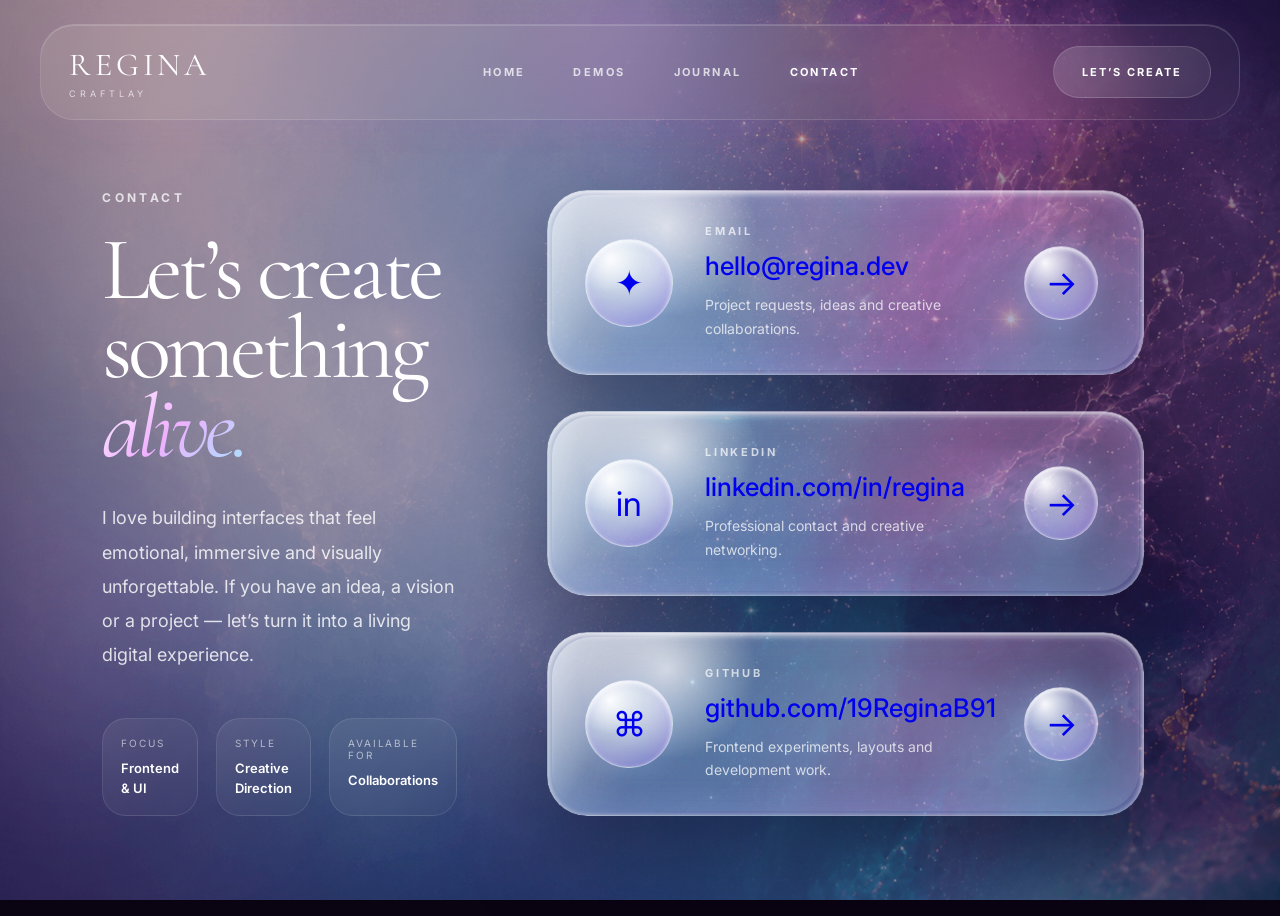
==== contact.html @ 781603e7 "Build Violet Contact page and start Home section refinements" ====
<!doctype html>
<html lang="en">
<head>
  <meta charset="UTF-8" />
  <meta name="viewport" content="width=device-width, initial-scale=1.0" />

  <title>Contact — Regina CraftLay</title>

  <link rel="preconnect" href="https://fonts.googleapis.com">
  <link rel="preconnect" href="https://fonts.gstatic.com" crossorigin>

  <link
    href="https://fonts.googleapis.com/css2?family=Cormorant+Garamond:wght@300;400;500;600&family=Inter:wght@300;400;500;600;700&display=swap"
    rel="stylesheet"
  />

  <link rel="stylesheet" href="styles/contact.css" />
</head>

<body>

  <!-- BACKGROUND -->

  <div class="background-wrap">

    <img
      src="assets/media/contact-bg.png"
      alt=""
      class="bg-image"
    />

    <div class="bg-overlay"></div>

    <div class="ambient ambient-one"></div>
    <div class="ambient ambient-two"></div>
    <div class="ambient ambient-three"></div>

  </div>

  <!-- HEADER -->

  <header class="site-header">

    <a href="index.html" class="brand">
      REGINA
      <span>CRAFTLAY</span>
    </a>

    <nav class="main-nav">

      <a href="index.html">
        Home
      </a>

      <a href="demos.html">
        Demos
      </a>

      <a href="journal.html">
        Journal
      </a>

      <a href="contact.html" class="active">
        Contact
      </a>

    </nav>

    <a href="mailto:hello@regina.dev" class="header-button">
      Let’s create
    </a>

  </header>

  <!-- CONTACT -->

  <main class="contact-page">

    <!-- LEFT -->

    <section class="contact-copy">

      <p class="eyebrow">
        CONTACT
      </p>

      <h1>
        Let’s create
        <br />
        something
        <em>alive.</em>
      </h1>

      <p class="contact-text">
        I love building interfaces that feel emotional,
        immersive and visually unforgettable.
        If you have an idea, a vision or a project —
        let’s turn it into a living digital experience.
      </p>

      <div class="contact-meta">

        <div class="meta-card">
          <span>Focus</span>
          <strong>Frontend & UI</strong>
        </div>

        <div class="meta-card">
          <span>Style</span>
          <strong>Creative Direction</strong>
        </div>

        <div class="meta-card">
          <span>Available for</span>
          <strong>Collaborations</strong>
        </div>

      </div>

    </section>

    <!-- RIGHT -->

    <section class="contact-cards">

      <!-- EMAIL -->

      <a href="mailto:hello@regina.dev" class="crystal-card">

        <div class="glass-base"></div>

        <div class="glass-highlight"></div>

        <div class="glass-reflection"></div>

        <div class="glass-noise"></div>

        <div class="glass-inner-light"></div>

        <div class="card-content">

          <div class="card-icon">
            ✦
          </div>

          <div class="card-info">

            <span>Email</span>

            <h3>
              hello@regina.dev
            </h3>

            <p>
              Project requests, ideas and creative collaborations.
            </p>

          </div>

          <div class="card-arrow">
            →
          </div>

        </div>

      </a>

      <!-- LINKEDIN -->

      <a href="#" class="crystal-card">

        <div class="glass-base"></div>

        <div class="glass-highlight"></div>

        <div class="glass-reflection"></div>

        <div class="glass-noise"></div>

        <div class="glass-inner-light"></div>

        <div class="card-content">

          <div class="card-icon">
            in
          </div>

          <div class="card-info">

            <span>LinkedIn</span>

            <h3>
              linkedin.com/in/regina
            </h3>

            <p>
              Professional contact and creative networking.
            </p>

          </div>

          <div class="card-arrow">
            →
          </div>

        </div>

      </a>

      <!-- GITHUB -->

      <a
        href="https://github.com/19ReginaB91"
        target="_blank"
        class="crystal-card"
      >

        <div class="glass-base"></div>

        <div class="glass-highlight"></div>

        <div class="glass-reflection"></div>

        <div class="glass-noise"></div>

        <div class="glass-inner-light"></div>

        <div class="card-content">

          <div class="card-icon">
            ⌘
          </div>

          <div class="card-info">

            <span>GitHub</span>

            <h3>
              github.com/19ReginaB91
            </h3>

            <p>
              Frontend experiments, layouts and development work.
            </p>

          </div>

          <div class="card-arrow">
            →
          </div>

        </div>

      </a>

    </section>

  </main>

  <script src="scripts/contact.js"></script>

</body>
</html>
---- styles/contact.css ----
:root {
  --white: #ffffff;
  --soft-white: rgba(255,255,255,0.78);

  --violet: #d9a6ff;
  --pink: #ffb4f3;
  --cyan: #9fe8ff;

  --line: rgba(255,255,255,0.14);

  --shadow:
    0 40px 90px rgba(10, 5, 30, 0.45);

  --glass:
    rgba(255,255,255,0.08);
}

* {
  margin: 0;
  padding: 0;
  box-sizing: border-box;
}

html {
  scroll-behavior: smooth;
}

body {
  overflow-x: hidden;
  font-family: "Inter", sans-serif;
  background: #090312;
  color: white;
}

/* =========================
   BACKGROUND
========================= */

.background-wrap {
  position: fixed;
  inset: 0;
  overflow: hidden;
  z-index: -10;
}

.bg-image {
  position: absolute;
  inset: 0;

  width: 100%;
  height: 100%;

  object-fit: cover;

  transform: scale(1.08);

  animation: bgFloat 24s ease-in-out infinite;
}

.bg-overlay {
  position: absolute;
  inset: 0;

  background:
    linear-gradient(
      90deg,
      rgba(10, 6, 25, 0.42),
      rgba(15, 10, 35, 0.22),
      rgba(10, 6, 30, 0.58)
    );
}

.ambient {
  position: absolute;
  border-radius: 50%;
  filter: blur(90px);
  pointer-events: none;
}

.ambient-one {
  width: 420px;
  height: 420px;

  top: 10%;
  right: -100px;

  background:
    rgba(255, 180, 245, 0.12);
}

.ambient-two {
  width: 520px;
  height: 520px;

  bottom: -180px;
  right: 12%;

  background:
    rgba(110, 225, 255, 0.12);
}

.ambient-three {
  width: 320px;
  height: 320px;

  left: -100px;
  bottom: 10%;

  background:
    rgba(200, 150, 255, 0.12);
}

/* =========================
   HEADER
========================= */

.site-header {
  position: fixed;

  top: 24px;
  left: 50%;

  transform: translateX(-50%);

  z-index: 1000;

  width: calc(100% - 80px);
  max-width: 1500px;

  display: grid;
  grid-template-columns: 220px 1fr auto;

  align-items: center;
  gap: 40px;

  padding: 20px 28px;

  border-radius: 34px;

  background:
    linear-gradient(
      135deg,
      rgba(255,255,255,0.08),
      rgba(255,255,255,0.03)
    );

  border:
    1px solid rgba(255,255,255,0.12);

  backdrop-filter: blur(30px);
  -webkit-backdrop-filter: blur(30px);

  box-shadow:
    inset 0 1px 0 rgba(255,255,255,0.16),
    0 0 40px rgba(180,120,255,0.08);
}

.brand {
  display: flex;
  flex-direction: column;

  gap: 4px;

  color: white;
  text-decoration: none;

  font-family: "Cormorant Garamond", serif;
  font-size: 32px;
  letter-spacing: 0.12em;
}

.brand span {
  font-family: "Inter", sans-serif;

  font-size: 9px;
  letter-spacing: 0.44em;

  opacity: 0.68;
}

.main-nav {
  display: flex;
  justify-content: center;
  gap: 48px;
}

.main-nav a {
  position: relative;

  color: rgba(255,255,255,0.74);
  text-decoration: none;

  font-size: 11px;
  font-weight: 700;

  letter-spacing: 0.22em;
  text-transform: uppercase;

  transition: 0.35s ease;
}

.main-nav a:hover,
.main-nav a.active {
  color: white;

  text-shadow:
    0 0 18px rgba(255,180,255,0.6),
    0 0 24px rgba(120,220,255,0.3);
}

.header-button {
  display: inline-flex;
  align-items: center;
  justify-content: center;

  height: 52px;
  padding: 0 28px;

  border-radius: 999px;

  color: white;
  text-decoration: none;

  font-size: 11px;
  font-weight: 700;

  letter-spacing: 0.18em;
  text-transform: uppercase;

  background:
    linear-gradient(
      135deg,
      rgba(255,255,255,0.14),
      rgba(255,255,255,0.05)
    );

  border:
    1px solid rgba(255,255,255,0.16);

  backdrop-filter: blur(24px);

  transition: 0.35s ease;
}

.header-button:hover {
  transform: translateY(-3px);

  box-shadow:
    0 0 30px rgba(255,180,245,0.22),
    0 0 26px rgba(120,220,255,0.14);
}

/* =========================
   CONTACT PAGE
========================= */

.contact-page {
  position: relative;

  min-height: 100vh;

  display: grid;
  grid-template-columns: 0.9fr 1.1fr;

  gap: 90px;

  align-items: center;

  padding:
    190px
    8vw
    100px;
}

/* =========================
   LEFT
========================= */

.contact-copy {
  position: relative;
  z-index: 5;
}

.eyebrow {
  margin-bottom: 26px;

  color: rgba(255,255,255,0.76);

  font-size: 12px;
  font-weight: 700;

  letter-spacing: 0.28em;
  text-transform: uppercase;
}

.contact-copy h1 {
  font-family: "Cormorant Garamond", serif;

  font-size: clamp(72px, 7vw, 126px);
  line-height: 0.88;
  font-weight: 400;

  letter-spacing: -0.05em;

  margin-bottom: 34px;

  text-shadow:
    0 0 40px rgba(255,255,255,0.08);
}

.contact-copy h1 em {
  font-style: italic;

  background:
    linear-gradient(
      135deg,
      #ffffff,
      #f0b0ff,
      #9ee8ff
    );

  -webkit-background-clip: text;
  -webkit-text-fill-color: transparent;
}

.contact-text {
  max-width: 520px;

  color: rgba(255,255,255,0.82);

  font-size: 18px;
  line-height: 1.9;
}

.contact-meta {
  display: grid;
  grid-template-columns: repeat(3, 1fr);

  gap: 18px;

  margin-top: 46px;
}

.meta-card {
  padding: 18px;

  border-radius: 24px;

  background:
    linear-gradient(
      135deg,
      rgba(255,255,255,0.08),
      rgba(255,255,255,0.02)
    );

  border:
    1px solid rgba(255,255,255,0.1);

  backdrop-filter: blur(20px);
}

.meta-card span {
  display: block;

  margin-bottom: 8px;

  color: rgba(255,255,255,0.58);

  font-size: 10px;
  letter-spacing: 0.18em;
  text-transform: uppercase;
}

.meta-card strong {
  font-size: 13px;
  font-weight: 600;
}

/* =========================
   RIGHT
========================= */

.contact-cards {
  position: relative;
  z-index: 5;

  display: flex;
  flex-direction: column;
  gap: 36px;
}

/* =========================
   CRYSTAL CARD
========================= */

.crystal-card {
  position: relative;

  overflow: hidden;
  isolation: isolate;

  min-height: 180px;

  border-radius: 40px;

  text-decoration: none;

  transform-style: preserve-3d;

  transition:
    transform 0.5s ease,
    box-shadow 0.5s ease,
    filter 0.5s ease;

  box-shadow:
    0 40px 90px rgba(5, 0, 20, 0.42);
}

/* =========================
   GLASS LAYERS
========================= */

.glass-base {
  position: absolute;
  inset: 0;

  border-radius: inherit;

  background:
    linear-gradient(
      135deg,
      rgba(255,255,255,0.42),
      rgba(195,235,255,0.22) 28%,
      rgba(255,185,235,0.18) 56%,
      rgba(170,150,255,0.14)
    );

  border:
    1px solid rgba(255,255,255,0.34);

  backdrop-filter:
    blur(40px)
    saturate(1.8);

  -webkit-backdrop-filter:
    blur(40px)
    saturate(1.8);

  box-shadow:
    inset 0 2px 6px rgba(255,255,255,0.88),
    inset 0 -22px 40px rgba(120,160,255,0.14),
    inset 22px 0 42px rgba(120,230,255,0.1),
    inset -22px 0 42px rgba(255,160,240,0.14),
    0 0 36px rgba(255,170,245,0.12),
    0 0 32px rgba(120,230,255,0.08);
}

.glass-highlight {
  position: absolute;

  inset: 5px;

  border-radius: inherit;

  background:
    linear-gradient(
      125deg,
      rgba(255,255,255,0.92),
      transparent 18%,
      rgba(120,240,255,0.16) 42%,
      rgba(255,180,240,0.18) 62%,
      rgba(255,255,255,0.22)
    );

  opacity: 0.58;

  mix-blend-mode: screen;

  pointer-events: none;
}

.glass-reflection {
  position: absolute;

  top: -160%;
  left: -40%;

  width: 56%;
  height: 420%;

  background:
    linear-gradient(
      to right,
      transparent,
      rgba(255,255,255,0.78),
      transparent
    );

  transform: rotate(22deg);

  opacity: 0.42;

  pointer-events: none;

  transition: 1s ease;
}

.glass-noise {
  position: absolute;
  inset: 0;

  background:
    url("../assets/textures/pearl-noise.png");

  background-size: cover;

  opacity: 0.12;

  mix-blend-mode: screen;

  pointer-events: none;
}

.glass-inner-light {
  position: absolute;
  inset: 0;

  background:
    radial-gradient(
      circle at 20% 20%,
      rgba(255,255,255,0.7),
      transparent 18%
    ),
    radial-gradient(
      circle at 85% 75%,
      rgba(120,235,255,0.24),
      transparent 24%
    ),
    radial-gradient(
      circle at 60% 45%,
      rgba(255,170,240,0.16),
      transparent 54%
    );

  pointer-events: none;
}

/* =========================
   CONTENT
========================= */

.card-content {
  position: relative;
  z-index: 5;

  min-height: 180px;

  display: grid;
  grid-template-columns: 92px 1fr 82px;

  align-items: center;
  gap: 28px;

  padding: 34px 38px;
}

/* =========================
   ICONS
========================= */

.card-icon,
.card-arrow {
  display: grid;
  place-items: center;

  border-radius: 50%;

  background:
    radial-gradient(
      circle at 28% 22%,
      rgba(255,255,255,0.95),
      rgba(255,255,255,0.16) 38%,
      rgba(160,110,255,0.18)
    ),
    linear-gradient(
      135deg,
      rgba(170,235,255,0.18),
      rgba(255,170,240,0.14)
    );

  border:
    1px solid rgba(255,255,255,0.4);

  box-shadow:
    inset 0 2px 4px rgba(255,255,255,0.88),
    inset 0 -10px 20px rgba(120,90,255,0.14),
    0 0 24px rgba(120,230,255,0.14),
    0 0 34px rgba(255,170,245,0.12);

  backdrop-filter: blur(20px);
}

.card-icon {
  width: 88px;
  height: 88px;

  font-size: 34px;
}

.card-arrow {
  width: 74px;
  height: 74px;

  font-size: 34px;

  transition: 0.35s ease;
}

/* =========================
   INFO
========================= */

.card-info span {
  display: block;

  margin-bottom: 12px;

  color: rgba(255,255,255,0.7);

  font-size: 11px;
  font-weight: 700;

  letter-spacing: 0.24em;
  text-transform: uppercase;
}

.card-info h3 {
  font-size: clamp(24px, 2vw, 36px);
  font-weight: 500;

  margin-bottom: 12px;
}

.card-info p {
  max-width: 440px;

  color: rgba(255,255,255,0.74);

  font-size: 14px;
  line-height: 1.7;
}

/* =========================
   HOVER
========================= */

.crystal-card:hover {
  transform:
    translateY(-12px)
    scale(1.02);

  filter:
    brightness(1.06)
    saturate(1.18);

  box-shadow:
    0 50px 120px rgba(5, 0, 25, 0.52),
    0 0 40px rgba(255,170,245,0.14),
    0 0 36px rgba(120,230,255,0.1);
}

.crystal-card:hover .glass-reflection {
  left: 135%;
}

.crystal-card:hover .card-arrow {
  transform:
    translateX(8px)
    scale(1.08);
}

/* =========================
   ANIMATIONS
========================= */

@keyframes bgFloat {

  0%, 100% {
    transform:
      scale(1.08)
      translate3d(0,0,0);
  }

  50% {
    transform:
      scale(1.12)
      translate3d(-1%, 1%, 0);
  }
}

/* =========================
   RESPONSIVE
========================= */

@media (max-width: 1200px) {

  .contact-page {
    grid-template-columns: 1fr;
    gap: 80px;
  }

  .contact-copy {
    max-width: 760px;
  }

  .contact-meta {
    grid-template-columns: 1fr;
  }
}

@media (max-width: 860px) {

  .site-header {
    grid-template-columns: auto auto;
  }

  .main-nav {
    display: none;
  }

  .contact-page {
    padding:
      150px
      24px
      80px;
  }

  .contact-copy h1 {
    font-size: 64px;
  }

  .card-content {
    grid-template-columns: 1fr;

    gap: 24px;
  }

  .card-arrow {
    width: 58px;
    height: 58px;
  }

  .header-button {
    display: none;
  }
}
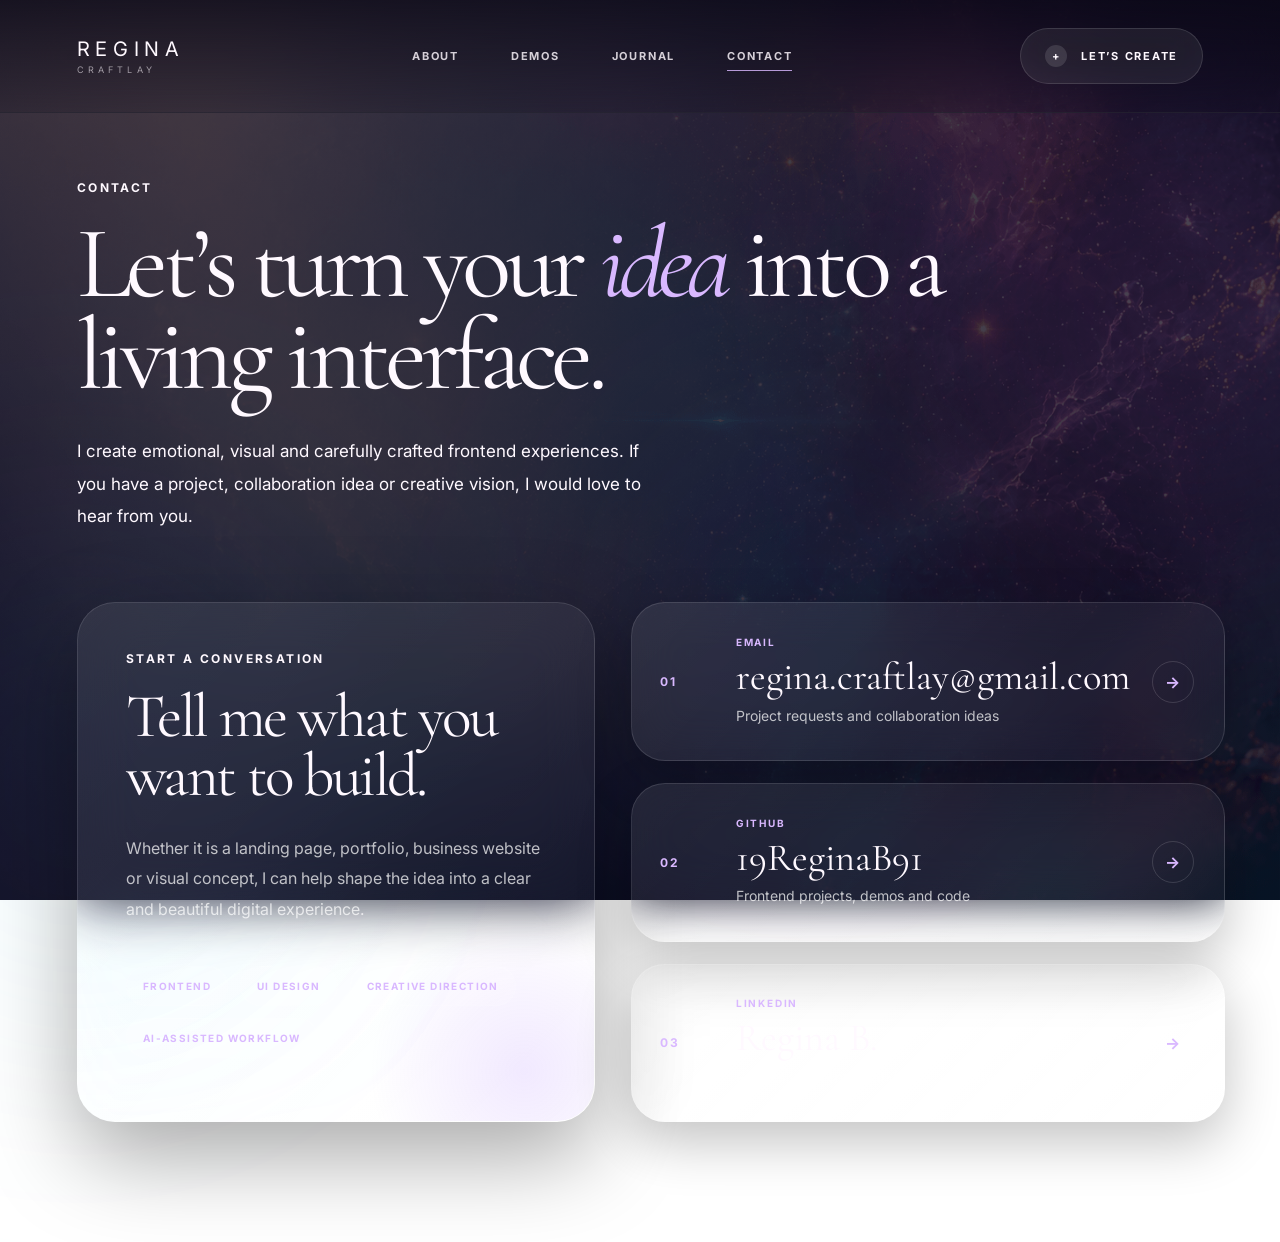
==== commit ff437b71: "Create cinematic journal experience, redesign contact page and improve demos interactions" ====
--- a/contact.html
+++ b/contact.html
@@ -4,10 +4,10 @@
   <meta charset="UTF-8" />
   <meta name="viewport" content="width=device-width, initial-scale=1.0" />
 
-  <title>Contact — Regina CraftLay</title>
+  <title>Contact | Regina CraftLay</title>
 
-  <link rel="preconnect" href="https://fonts.googleapis.com">
-  <link rel="preconnect" href="https://fonts.gstatic.com" crossorigin>
+  <link rel="preconnect" href="https://fonts.googleapis.com" />
+  <link rel="preconnect" href="https://fonts.gstatic.com" crossorigin />
 
   <link
     href="https://fonts.googleapis.com/css2?family=Cormorant+Garamond:wght@300;400;500;600&family=Inter:wght@300;400;500;600;700&display=swap"
@@ -18,246 +18,113 @@
 </head>
 
 <body>
-
-  <!-- BACKGROUND -->
-
-  <div class="background-wrap">
-
-    <img
-      src="assets/media/contact-bg.png"
-      alt=""
-      class="bg-image"
-    />
-
-    <div class="bg-overlay"></div>
-
+  <div class="page" id="top">
     <div class="ambient ambient-one"></div>
     <div class="ambient ambient-two"></div>
     <div class="ambient ambient-three"></div>
 
+    <header class="contact-header" data-header>
+      <a href="index.html" class="brand">
+        REGINA
+        <span>CRAFTLAY</span>
+      </a>
+
+      <nav class="main-nav">
+        <a href="index.html#about">About</a>
+        <a href="demos.html">Demos</a>
+        <a href="journal.html">Journal</a>
+        <a href="contact.html" class="active">Contact</a>
+      </nav>
+
+      <a href="mailto:regina.craftlay@gmail.com" class="header-button">
+        <span>+</span>
+        Let’s create
+      </a>
+    </header>
+
+    <main class="contact-page">
+      <section class="contact-hero reveal">
+        <p class="eyebrow">Contact</p>
+
+        <h1>
+          Let’s turn your
+          <em>idea</em>
+          into a living
+          interface.
+        </h1>
+
+        <p class="contact-intro">
+          I create emotional, visual and carefully crafted frontend experiences.
+          If you have a project, collaboration idea or creative vision, I would love to hear from you.
+        </p>
+      </section>
+
+      <section class="contact-layout">
+        <article class="contact-panel reveal">
+          <p class="panel-label">Start a conversation</p>
+
+          <h2>
+            Tell me what you want to build.
+          </h2>
+
+          <p>
+            Whether it is a landing page, portfolio, business website or visual concept,
+            I can help shape the idea into a clear and beautiful digital experience.
+          </p>
+
+          <div class="contact-tags">
+            <span>Frontend</span>
+            <span>UI Design</span>
+            <span>Creative Direction</span>
+            <span>AI-assisted workflow</span>
+          </div>
+        </article>
+
+        <section class="contact-cards reveal">
+          <a href="mailto:regina.craftlay@gmail.com" class="contact-card">
+            <span class="card-number">01</span>
+
+            <div>
+              <p>Email</p>
+              <h3>regina.craftlay@gmail.com</h3>
+              <span>Project requests and collaboration ideas</span>
+            </div>
+
+            <b>→</b>
+          </a>
+
+          <a href="https://github.com/19ReginaB91" target="_blank" class="contact-card">
+            <span class="card-number">02</span>
+
+            <div>
+              <p>GitHub</p>
+              <h3>19ReginaB91</h3>
+              <span>Frontend projects, demos and code</span>
+            </div>
+
+            <b>→</b>
+          </a>
+
+         <a
+  href="https://www.linkedin.com/in/regina-bolotnikova"
+  target="_blank"
+  class="contact-card"
+>
+  <span class="card-number">03</span>
+
+  <div>
+    <p>LinkedIn</p>
+    <h3>Regina B.</h3>
+    <span>Professional contact and creative networking</span>
   </div>
 
-  <!-- HEADER -->
-
-  <header class="site-header">
-
-    <a href="index.html" class="brand">
-      REGINA
-      <span>CRAFTLAY</span>
-    </a>
-
-    <nav class="main-nav">
-
-      <a href="index.html">
-        Home
-      </a>
-
-      <a href="demos.html">
-        Demos
-      </a>
-
-      <a href="journal.html">
-        Journal
-      </a>
-
-      <a href="contact.html" class="active">
-        Contact
-      </a>
-
-    </nav>
-
-    <a href="mailto:hello@regina.dev" class="header-button">
-      Let’s create
-    </a>
-
-  </header>
-
-  <!-- CONTACT -->
-
-  <main class="contact-page">
-
-    <!-- LEFT -->
-
-    <section class="contact-copy">
-
-      <p class="eyebrow">
-        CONTACT
-      </p>
-
-      <h1>
-        Let’s create
-        <br />
-        something
-        <em>alive.</em>
-      </h1>
-
-      <p class="contact-text">
-        I love building interfaces that feel emotional,
-        immersive and visually unforgettable.
-        If you have an idea, a vision or a project —
-        let’s turn it into a living digital experience.
-      </p>
-
-      <div class="contact-meta">
-
-        <div class="meta-card">
-          <span>Focus</span>
-          <strong>Frontend & UI</strong>
-        </div>
-
-        <div class="meta-card">
-          <span>Style</span>
-          <strong>Creative Direction</strong>
-        </div>
-
-        <div class="meta-card">
-          <span>Available for</span>
-          <strong>Collaborations</strong>
-        </div>
-
-      </div>
-
-    </section>
-
-    <!-- RIGHT -->
-
-    <section class="contact-cards">
-
-      <!-- EMAIL -->
-
-      <a href="mailto:hello@regina.dev" class="crystal-card">
-
-        <div class="glass-base"></div>
-
-        <div class="glass-highlight"></div>
-
-        <div class="glass-reflection"></div>
-
-        <div class="glass-noise"></div>
-
-        <div class="glass-inner-light"></div>
-
-        <div class="card-content">
-
-          <div class="card-icon">
-            ✦
-          </div>
-
-          <div class="card-info">
-
-            <span>Email</span>
-
-            <h3>
-              hello@regina.dev
-            </h3>
-
-            <p>
-              Project requests, ideas and creative collaborations.
-            </p>
-
-          </div>
-
-          <div class="card-arrow">
-            →
-          </div>
-
-        </div>
-
-      </a>
-
-      <!-- LINKEDIN -->
-
-      <a href="#" class="crystal-card">
-
-        <div class="glass-base"></div>
-
-        <div class="glass-highlight"></div>
-
-        <div class="glass-reflection"></div>
-
-        <div class="glass-noise"></div>
-
-        <div class="glass-inner-light"></div>
-
-        <div class="card-content">
-
-          <div class="card-icon">
-            in
-          </div>
-
-          <div class="card-info">
-
-            <span>LinkedIn</span>
-
-            <h3>
-              linkedin.com/in/regina
-            </h3>
-
-            <p>
-              Professional contact and creative networking.
-            </p>
-
-          </div>
-
-          <div class="card-arrow">
-            →
-          </div>
-
-        </div>
-
-      </a>
-
-      <!-- GITHUB -->
-
-      <a
-        href="https://github.com/19ReginaB91"
-        target="_blank"
-        class="crystal-card"
-      >
-
-        <div class="glass-base"></div>
-
-        <div class="glass-highlight"></div>
-
-        <div class="glass-reflection"></div>
-
-        <div class="glass-noise"></div>
-
-        <div class="glass-inner-light"></div>
-
-        <div class="card-content">
-
-          <div class="card-icon">
-            ⌘
-          </div>
-
-          <div class="card-info">
-
-            <span>GitHub</span>
-
-            <h3>
-              github.com/19ReginaB91
-            </h3>
-
-            <p>
-              Frontend experiments, layouts and development work.
-            </p>
-
-          </div>
-
-          <div class="card-arrow">
-            →
-          </div>
-
-        </div>
-
-      </a>
-
-    </section>
-
-  </main>
+  <b>→</b>
+</a>
+        </section>
+      </section>
+    </main>
+  </div>
 
   <script src="scripts/contact.js"></script>
-
 </body>
 </html>
--- a/styles/contact.css
+++ b/styles/contact.css
@@ -1,23 +1,25 @@
 :root {
+  --text: #fff9ff;
+
+  --muted: rgba(255, 249, 255, 0.72);
+
+  --violet: #d9b8ff;
+
+  --pink: #ffbdf1;
+
+  --blue: #a6e6ff;
+
   --white: #ffffff;
-  --soft-white: rgba(255,255,255,0.78);
-
-  --violet: #d9a6ff;
-  --pink: #ffb4f3;
-  --cyan: #9fe8ff;
-
-  --line: rgba(255,255,255,0.14);
+
+  --glass: rgba(255, 255, 255, 0.08);
+
+  --line: rgba(255, 255, 255, 0.16);
 
   --shadow:
-    0 40px 90px rgba(10, 5, 30, 0.45);
-
-  --glass:
-    rgba(255,255,255,0.08);
+    0 34px 90px rgba(0, 0, 0, 0.34);
 }
 
 * {
-  margin: 0;
-  padding: 0;
   box-sizing: border-box;
 }
 
@@ -26,116 +28,351 @@
 }
 
 body {
+  margin: 0;
+
   overflow-x: hidden;
+
+  color: var(--text);
+
   font-family: "Inter", sans-serif;
-  background: #090312;
-  color: white;
-}
-
-/* =========================
-   BACKGROUND
-========================= */
-
-.background-wrap {
+
+  background:
+    linear-gradient(
+      rgba(6, 4, 16, 0.76),
+      rgba(6, 4, 16, 0.82)
+    ),
+
+    url("../assets/media/contact-bg.png");
+
+  background-size: cover;
+
+  background-position: center;
+
+  background-repeat: no-repeat;
+
+  background-attachment: fixed;
+}
+
+a {
+  color: inherit;
+  text-decoration: none;
+}
+
+.page {
+  position: relative;
+
+  min-height: 100vh;
+
+  overflow: hidden;
+}
+
+/* AMBIENT */
+
+.ambient {
   position: fixed;
-  inset: 0;
-  overflow: hidden;
-  z-index: -10;
-}
-
-.bg-image {
-  position: absolute;
-  inset: 0;
-
-  width: 100%;
-  height: 100%;
-
-  object-fit: cover;
-
-  transform: scale(1.08);
-
-  animation: bgFloat 24s ease-in-out infinite;
-}
-
-.bg-overlay {
-  position: absolute;
-  inset: 0;
-
-  background:
-    linear-gradient(
-      90deg,
-      rgba(10, 6, 25, 0.42),
-      rgba(15, 10, 35, 0.22),
-      rgba(10, 6, 30, 0.58)
-    );
-}
-
-.ambient {
-  position: absolute;
+
   border-radius: 50%;
-  filter: blur(90px);
+
+  filter: blur(120px);
+
   pointer-events: none;
+
+  z-index: -1;
+
+  opacity: 0.35;
+
+  mix-blend-mode: screen;
 }
 
 .ambient-one {
   width: 420px;
   height: 420px;
 
-  top: 10%;
-  right: -100px;
-
-  background:
-    rgba(255, 180, 245, 0.12);
+  top: 12%;
+  right: -120px;
+
+  background:
+    rgba(220, 160, 255, 0.28);
 }
 
 .ambient-two {
   width: 520px;
   height: 520px;
 
-  bottom: -180px;
-  right: 12%;
-
-  background:
-    rgba(110, 225, 255, 0.12);
+  left: -180px;
+  bottom: -140px;
+
+  background:
+    rgba(120, 220, 255, 0.18);
 }
 
 .ambient-three {
-  width: 320px;
-  height: 320px;
-
-  left: -100px;
-  bottom: 10%;
-
-  background:
-    rgba(200, 150, 255, 0.12);
-}
-
-/* =========================
-   HEADER
-========================= */
-
-.site-header {
+  width: 360px;
+  height: 360px;
+
+  right: 22%;
+  bottom: 12%;
+
+  background:
+    rgba(255, 170, 240, 0.16);
+}
+
+/* HEADER */
+
+.contact-header {
   position: fixed;
 
-  top: 24px;
-  left: 50%;
-
-  transform: translateX(-50%);
+  inset: 0 0 auto;
 
   z-index: 1000;
 
-  width: calc(100% - 80px);
-  max-width: 1500px;
-
+  display: flex;
+
+  align-items: center;
+
+  justify-content: space-between;
+
+  padding: 28px 6vw;
+
+  background:
+    linear-gradient(
+      to bottom,
+      rgba(10, 8, 22, 0.72),
+      rgba(10, 8, 22, 0.18)
+    );
+
+  border-bottom:
+    1px solid rgba(255,255,255,0.08);
+
+  backdrop-filter: blur(28px);
+
+  transition: 0.35s ease;
+}
+
+.contact-header.is-scrolled {
+  padding-block: 20px;
+
+  background:
+    rgba(10, 8, 22, 0.82);
+
+  box-shadow:
+    0 18px 42px rgba(0,0,0,0.24);
+}
+
+.brand {
+  display: flex;
+
+  flex-direction: column;
+
+  gap: 3px;
+
+  font-size: 20px;
+
+  letter-spacing: 0.28em;
+}
+
+.brand span {
+  font-size: 9px;
+
+  letter-spacing: 0.46em;
+
+  opacity: 0.56;
+}
+
+.main-nav {
+  display: flex;
+
+  gap: 52px;
+}
+
+.main-nav a {
+  position: relative;
+
+  font-size: 11px;
+
+  font-weight: 700;
+
+  letter-spacing: 0.16em;
+
+  text-transform: uppercase;
+
+  opacity: 0.82;
+
+  transition: 0.35s ease;
+}
+
+.main-nav a:hover {
+  opacity: 1;
+}
+
+.main-nav a::after {
+  content: "";
+
+  position: absolute;
+
+  left: 0;
+
+  bottom: -8px;
+
+  width: 0;
+
+  height: 1px;
+
+  background: var(--violet);
+
+  transition: 0.35s ease;
+}
+
+.main-nav a:hover::after,
+.main-nav a.active::after {
+  width: 100%;
+}
+
+.header-button {
+  display: inline-flex;
+
+  align-items: center;
+
+  gap: 14px;
+
+  height: 56px;
+
+  padding: 0 24px;
+
+  border-radius: 999px;
+
+  background:
+    rgba(255,255,255,0.08);
+
+  border:
+    1px solid rgba(255,255,255,0.12);
+
+  backdrop-filter: blur(20px);
+
+  font-size: 11px;
+
+  font-weight: 700;
+
+  letter-spacing: 0.16em;
+
+  text-transform: uppercase;
+
+  transition: 0.35s ease;
+}
+
+.header-button:hover {
+  transform: translateY(-2px);
+
+  background:
+    rgba(255,255,255,0.12);
+}
+
+.header-button span {
   display: grid;
-  grid-template-columns: 220px 1fr auto;
-
-  align-items: center;
-  gap: 40px;
-
-  padding: 20px 28px;
-
-  border-radius: 34px;
+
+  place-items: center;
+
+  width: 22px;
+
+  height: 22px;
+
+  border-radius: 50%;
+
+  background:
+    rgba(255,255,255,0.12);
+}
+
+/* PAGE */
+
+.contact-page {
+  position: relative;
+
+  padding:
+    180px 6vw 120px;
+}
+
+/* HERO */
+
+.contact-hero {
+  width: min(980px, 100%);
+
+  margin-bottom: 70px;
+}
+
+.eyebrow,
+.panel-label {
+  margin: 0 0 22px;
+
+  color: var(--violet);
+
+  font-size: 12px;
+
+  font-weight: 700;
+
+  letter-spacing: 0.2em;
+
+  text-transform: uppercase;
+}
+
+.contact-hero h1 {
+  margin: 0;
+
+  font-family:
+    "Cormorant Garamond",
+    serif;
+
+  font-size:
+    clamp(68px, 8vw, 128px);
+
+  font-weight: 400;
+
+  line-height: 0.9;
+
+  letter-spacing: -0.055em;
+}
+
+.contact-hero h1 em {
+  color: var(--violet);
+
+  font-style: italic;
+}
+
+.contact-intro {
+  width: min(580px, 100%);
+
+  margin-top: 34px;
+
+  color: var(--muted);
+
+  font-size: 17px;
+
+  line-height: 1.9;
+}
+
+/* LAYOUT */
+
+.contact-layout {
+  display: grid;
+
+  grid-template-columns:
+    minmax(280px, 0.95fr)
+    minmax(360px, 1.05fr);
+
+  gap: 36px;
+
+  align-items: stretch;
+}
+
+/* PANEL */
+
+.contact-panel {
+  position: relative;
+
+  min-height: 520px;
+
+  padding: 48px;
+
+  border-radius: 38px;
 
   background:
     linear-gradient(
@@ -147,610 +384,352 @@
   border:
     1px solid rgba(255,255,255,0.12);
 
-  backdrop-filter: blur(30px);
-  -webkit-backdrop-filter: blur(30px);
-
-  box-shadow:
-    inset 0 1px 0 rgba(255,255,255,0.16),
-    0 0 40px rgba(180,120,255,0.08);
-}
-
-.brand {
+  backdrop-filter: blur(28px);
+
+  box-shadow: var(--shadow);
+
+  overflow: hidden;
+}
+
+.contact-panel::after {
+  content: "";
+
+  position: absolute;
+
+  right: -90px;
+
+  bottom: -110px;
+
+  width: 320px;
+
+  height: 320px;
+
+  border-radius: 50%;
+
+  background:
+    radial-gradient(
+      circle,
+      rgba(170,120,255,0.16),
+      transparent 68%
+    );
+}
+
+.contact-panel h2 {
+  position: relative;
+
+  z-index: 2;
+
+  margin: 0 0 28px;
+
+  font-family:
+    "Cormorant Garamond",
+    serif;
+
+  font-size:
+    clamp(46px, 4.8vw, 78px);
+
+  font-weight: 400;
+
+  line-height: 0.95;
+
+  letter-spacing: -0.04em;
+}
+
+.contact-panel > p:not(.panel-label) {
+  position: relative;
+
+  z-index: 2;
+
+  max-width: 520px;
+
+  color: var(--muted);
+
+  font-size: 16px;
+
+  line-height: 1.9;
+}
+
+/* TAGS */
+
+.contact-tags {
+  position: relative;
+
+  z-index: 2;
+
   display: flex;
-  flex-direction: column;
-
-  gap: 4px;
-
-  color: white;
-  text-decoration: none;
-
-  font-family: "Cormorant Garamond", serif;
-  font-size: 32px;
-  letter-spacing: 0.12em;
-}
-
-.brand span {
-  font-family: "Inter", sans-serif;
-
-  font-size: 9px;
-  letter-spacing: 0.44em;
-
-  opacity: 0.68;
-}
-
-.main-nav {
-  display: flex;
-  justify-content: center;
-  gap: 48px;
-}
-
-.main-nav a {
+
+  flex-wrap: wrap;
+
+  gap: 12px;
+
+  margin-top: 42px;
+}
+
+.contact-tags span {
+  padding: 13px 16px;
+
+  border-radius: 999px;
+
+  background:
+    rgba(255,255,255,0.08);
+
+  border:
+    1px solid rgba(255,255,255,0.12);
+
+  color: var(--violet);
+
+  font-size: 10px;
+
+  font-weight: 700;
+
+  letter-spacing: 0.14em;
+
+  text-transform: uppercase;
+}
+
+/* CARDS */
+
+.contact-cards {
+  display: grid;
+
+  gap: 22px;
+}
+
+.contact-card {
   position: relative;
 
-  color: rgba(255,255,255,0.74);
-  text-decoration: none;
-
-  font-size: 11px;
-  font-weight: 700;
-
-  letter-spacing: 0.22em;
-  text-transform: uppercase;
-
-  transition: 0.35s ease;
-}
-
-.main-nav a:hover,
-.main-nav a.active {
-  color: white;
-
-  text-shadow:
-    0 0 18px rgba(255,180,255,0.6),
-    0 0 24px rgba(120,220,255,0.3);
-}
-
-.header-button {
-  display: inline-flex;
+  display: grid;
+
+  grid-template-columns:
+    54px 1fr 44px;
+
   align-items: center;
-  justify-content: center;
-
-  height: 52px;
-  padding: 0 28px;
-
-  border-radius: 999px;
-
-  color: white;
-  text-decoration: none;
-
-  font-size: 11px;
-  font-weight: 700;
-
-  letter-spacing: 0.18em;
-  text-transform: uppercase;
+
+  gap: 22px;
+
+  min-height: 156px;
+
+  padding: 28px;
+
+  border-radius: 34px;
 
   background:
     linear-gradient(
       135deg,
-      rgba(255,255,255,0.14),
-      rgba(255,255,255,0.05)
+      rgba(255,255,255,0.09),
+      rgba(255,255,255,0.03)
     );
 
   border:
-    1px solid rgba(255,255,255,0.16);
+    1px solid rgba(255,255,255,0.12);
 
   backdrop-filter: blur(24px);
 
+  box-shadow:
+    0 20px 54px rgba(0,0,0,0.24);
+
+  transition:
+    transform .4s ease,
+    box-shadow .4s ease,
+    border-color .4s ease;
+}
+
+.contact-card:hover {
+  transform:
+    translateY(-8px);
+
+  border-color:
+    rgba(170,120,255,0.28);
+
+  box-shadow:
+    0 32px 80px rgba(0,0,0,0.34);
+}
+
+.card-number {
+  color: var(--violet);
+
+  font-size: 12px;
+
+  font-weight: 700;
+
+  letter-spacing: 0.18em;
+}
+
+.contact-card p {
+  margin: 0 0 10px;
+
+  color: var(--violet);
+
+  font-size: 10px;
+
+  font-weight: 700;
+
+  letter-spacing: 0.18em;
+
+  text-transform: uppercase;
+}
+
+.contact-card h3 {
+  margin: 0 0 8px;
+
+  font-family:
+    "Cormorant Garamond",
+    serif;
+
+  font-size:
+    clamp(28px, 3vw, 42px);
+
+  font-weight: 400;
+
+  line-height: 1;
+}
+
+.contact-card div span {
+  color: var(--muted);
+
+  font-size: 14px;
+
+  line-height: 1.6;
+}
+
+.contact-card b {
+  display: grid;
+
+  place-items: center;
+
+  width: 42px;
+
+  height: 42px;
+
+  border-radius: 50%;
+
+  border:
+    1px solid rgba(255,255,255,0.14);
+
+  color: var(--violet);
+
   transition: 0.35s ease;
 }
 
-.header-button:hover {
-  transform: translateY(-3px);
-
-  box-shadow:
-    0 0 30px rgba(255,180,245,0.22),
-    0 0 26px rgba(120,220,255,0.14);
-}
-
-/* =========================
-   CONTACT PAGE
-========================= */
-
-.contact-page {
-  position: relative;
-
-  min-height: 100vh;
-
-  display: grid;
-  grid-template-columns: 0.9fr 1.1fr;
-
-  gap: 90px;
-
-  align-items: center;
-
-  padding:
-    190px
-    8vw
-    100px;
-}
-
-/* =========================
-   LEFT
-========================= */
-
-.contact-copy {
-  position: relative;
-  z-index: 5;
-}
-
-.eyebrow {
-  margin-bottom: 26px;
-
-  color: rgba(255,255,255,0.76);
-
-  font-size: 12px;
-  font-weight: 700;
-
-  letter-spacing: 0.28em;
-  text-transform: uppercase;
-}
-
-.contact-copy h1 {
-  font-family: "Cormorant Garamond", serif;
-
-  font-size: clamp(72px, 7vw, 126px);
-  line-height: 0.88;
-  font-weight: 400;
-
-  letter-spacing: -0.05em;
-
-  margin-bottom: 34px;
-
-  text-shadow:
-    0 0 40px rgba(255,255,255,0.08);
-}
-
-.contact-copy h1 em {
-  font-style: italic;
-
-  background:
-    linear-gradient(
-      135deg,
-      #ffffff,
-      #f0b0ff,
-      #9ee8ff
-    );
-
-  -webkit-background-clip: text;
-  -webkit-text-fill-color: transparent;
-}
-
-.contact-text {
-  max-width: 520px;
-
-  color: rgba(255,255,255,0.82);
-
-  font-size: 18px;
-  line-height: 1.9;
-}
-
-.contact-meta {
-  display: grid;
-  grid-template-columns: repeat(3, 1fr);
-
-  gap: 18px;
-
-  margin-top: 46px;
-}
-
-.meta-card {
-  padding: 18px;
-
-  border-radius: 24px;
-
-  background:
-    linear-gradient(
-      135deg,
-      rgba(255,255,255,0.08),
-      rgba(255,255,255,0.02)
-    );
-
-  border:
-    1px solid rgba(255,255,255,0.1);
-
-  backdrop-filter: blur(20px);
-}
-
-.meta-card span {
-  display: block;
-
-  margin-bottom: 8px;
-
-  color: rgba(255,255,255,0.58);
-
-  font-size: 10px;
-  letter-spacing: 0.18em;
-  text-transform: uppercase;
-}
-
-.meta-card strong {
-  font-size: 13px;
-  font-weight: 600;
-}
-
-/* =========================
-   RIGHT
-========================= */
-
-.contact-cards {
-  position: relative;
-  z-index: 5;
-
-  display: flex;
-  flex-direction: column;
-  gap: 36px;
-}
-
-/* =========================
-   CRYSTAL CARD
-========================= */
-
-.crystal-card {
-  position: relative;
-
-  overflow: hidden;
-  isolation: isolate;
-
-  min-height: 180px;
-
-  border-radius: 40px;
-
-  text-decoration: none;
-
-  transform-style: preserve-3d;
+.contact-card:hover b {
+  transform:
+    translateX(4px);
+}
+
+/* REVEAL */
+
+.reveal {
+  opacity: 0;
+
+  transform:
+    translateY(44px);
 
   transition:
-    transform 0.5s ease,
-    box-shadow 0.5s ease,
-    filter 0.5s ease;
-
-  box-shadow:
-    0 40px 90px rgba(5, 0, 20, 0.42);
-}
-
-/* =========================
-   GLASS LAYERS
-========================= */
-
-.glass-base {
-  position: absolute;
-  inset: 0;
-
-  border-radius: inherit;
-
-  background:
-    linear-gradient(
-      135deg,
-      rgba(255,255,255,0.42),
-      rgba(195,235,255,0.22) 28%,
-      rgba(255,185,235,0.18) 56%,
-      rgba(170,150,255,0.14)
-    );
-
-  border:
-    1px solid rgba(255,255,255,0.34);
-
-  backdrop-filter:
-    blur(40px)
-    saturate(1.8);
-
-  -webkit-backdrop-filter:
-    blur(40px)
-    saturate(1.8);
-
-  box-shadow:
-    inset 0 2px 6px rgba(255,255,255,0.88),
-    inset 0 -22px 40px rgba(120,160,255,0.14),
-    inset 22px 0 42px rgba(120,230,255,0.1),
-    inset -22px 0 42px rgba(255,160,240,0.14),
-    0 0 36px rgba(255,170,245,0.12),
-    0 0 32px rgba(120,230,255,0.08);
-}
-
-.glass-highlight {
-  position: absolute;
-
-  inset: 5px;
-
-  border-radius: inherit;
-
-  background:
-    linear-gradient(
-      125deg,
-      rgba(255,255,255,0.92),
-      transparent 18%,
-      rgba(120,240,255,0.16) 42%,
-      rgba(255,180,240,0.18) 62%,
-      rgba(255,255,255,0.22)
-    );
-
-  opacity: 0.58;
-
-  mix-blend-mode: screen;
-
-  pointer-events: none;
-}
-
-.glass-reflection {
-  position: absolute;
-
-  top: -160%;
-  left: -40%;
-
-  width: 56%;
-  height: 420%;
-
-  background:
-    linear-gradient(
-      to right,
-      transparent,
-      rgba(255,255,255,0.78),
-      transparent
-    );
-
-  transform: rotate(22deg);
-
-  opacity: 0.42;
-
-  pointer-events: none;
-
-  transition: 1s ease;
-}
-
-.glass-noise {
-  position: absolute;
-  inset: 0;
-
-  background:
-    url("../assets/textures/pearl-noise.png");
-
-  background-size: cover;
-
-  opacity: 0.12;
-
-  mix-blend-mode: screen;
-
-  pointer-events: none;
-}
-
-.glass-inner-light {
-  position: absolute;
-  inset: 0;
-
-  background:
-    radial-gradient(
-      circle at 20% 20%,
-      rgba(255,255,255,0.7),
-      transparent 18%
-    ),
-    radial-gradient(
-      circle at 85% 75%,
-      rgba(120,235,255,0.24),
-      transparent 24%
-    ),
-    radial-gradient(
-      circle at 60% 45%,
-      rgba(255,170,240,0.16),
-      transparent 54%
-    );
-
-  pointer-events: none;
-}
-
-/* =========================
-   CONTENT
-========================= */
-
-.card-content {
-  position: relative;
-  z-index: 5;
-
-  min-height: 180px;
-
-  display: grid;
-  grid-template-columns: 92px 1fr 82px;
-
-  align-items: center;
-  gap: 28px;
-
-  padding: 34px 38px;
-}
-
-/* =========================
-   ICONS
-========================= */
-
-.card-icon,
-.card-arrow {
-  display: grid;
-  place-items: center;
-
-  border-radius: 50%;
-
-  background:
-    radial-gradient(
-      circle at 28% 22%,
-      rgba(255,255,255,0.95),
-      rgba(255,255,255,0.16) 38%,
-      rgba(160,110,255,0.18)
-    ),
-    linear-gradient(
-      135deg,
-      rgba(170,235,255,0.18),
-      rgba(255,170,240,0.14)
-    );
-
-  border:
-    1px solid rgba(255,255,255,0.4);
-
-  box-shadow:
-    inset 0 2px 4px rgba(255,255,255,0.88),
-    inset 0 -10px 20px rgba(120,90,255,0.14),
-    0 0 24px rgba(120,230,255,0.14),
-    0 0 34px rgba(255,170,245,0.12);
-
-  backdrop-filter: blur(20px);
-}
-
-.card-icon {
-  width: 88px;
-  height: 88px;
-
-  font-size: 34px;
-}
-
-.card-arrow {
-  width: 74px;
-  height: 74px;
-
-  font-size: 34px;
-
-  transition: 0.35s ease;
-}
-
-/* =========================
-   INFO
-========================= */
-
-.card-info span {
-  display: block;
-
-  margin-bottom: 12px;
-
-  color: rgba(255,255,255,0.7);
-
-  font-size: 11px;
-  font-weight: 700;
-
-  letter-spacing: 0.24em;
-  text-transform: uppercase;
-}
-
-.card-info h3 {
-  font-size: clamp(24px, 2vw, 36px);
-  font-weight: 500;
-
-  margin-bottom: 12px;
-}
-
-.card-info p {
-  max-width: 440px;
-
-  color: rgba(255,255,255,0.74);
-
-  font-size: 14px;
-  line-height: 1.7;
-}
-
-/* =========================
-   HOVER
-========================= */
-
-.crystal-card:hover {
+    opacity .9s ease,
+    transform .9s ease;
+}
+
+.reveal.is-visible {
+  opacity: 1;
+
   transform:
-    translateY(-12px)
-    scale(1.02);
-
-  filter:
-    brightness(1.06)
-    saturate(1.18);
-
-  box-shadow:
-    0 50px 120px rgba(5, 0, 25, 0.52),
-    0 0 40px rgba(255,170,245,0.14),
-    0 0 36px rgba(120,230,255,0.1);
-}
-
-.crystal-card:hover .glass-reflection {
-  left: 135%;
-}
-
-.crystal-card:hover .card-arrow {
-  transform:
-    translateX(8px)
-    scale(1.08);
-}
-
-/* =========================
-   ANIMATIONS
-========================= */
-
-@keyframes bgFloat {
-
-  0%, 100% {
-    transform:
-      scale(1.08)
-      translate3d(0,0,0);
-  }
-
-  50% {
-    transform:
-      scale(1.12)
-      translate3d(-1%, 1%, 0);
-  }
-}
-
-/* =========================
-   RESPONSIVE
-========================= */
-
-@media (max-width: 1200px) {
-
-  .contact-page {
-    grid-template-columns: 1fr;
-    gap: 80px;
-  }
-
-  .contact-copy {
-    max-width: 760px;
-  }
-
-  .contact-meta {
-    grid-template-columns: 1fr;
-  }
-}
-
-@media (max-width: 860px) {
-
-  .site-header {
-    grid-template-columns: auto auto;
-  }
+    translateY(0);
+}
+
+/* RESPONSIVE */
+
+@media (max-width: 980px) {
 
   .main-nav {
     display: none;
   }
 
+  .contact-layout {
+    grid-template-columns: 1fr;
+  }
+
+  .contact-panel {
+    min-height: auto;
+  }
+}
+
+@media (max-width: 680px) {
+
+  .contact-header {
+    padding: 22px;
+  }
+
+  .brand {
+    font-size: 17px;
+  }
+
+  .header-button {
+    display: none;
+  }
+
   .contact-page {
     padding:
-      150px
-      24px
-      80px;
-  }
-
-  .contact-copy h1 {
-    font-size: 64px;
-  }
-
-  .card-content {
+      140px 22px 90px;
+  }
+
+  .contact-hero {
+    margin-bottom: 46px;
+  }
+
+  .contact-hero h1 {
+    font-size:
+      clamp(56px, 15vw, 76px);
+  }
+
+  .contact-intro {
+    font-size: 15px;
+  }
+
+  .contact-panel {
+    padding: 32px;
+
+    border-radius: 30px;
+  }
+
+  .contact-card {
     grid-template-columns: 1fr;
 
-    gap: 24px;
-  }
-
-  .card-arrow {
-    width: 58px;
-    height: 58px;
-  }
-
-  .header-button {
-    display: none;
-  }
+    gap: 18px;
+
+    padding: 26px;
+  }
+
+  .contact-card b {
+    width: 38px;
+    height: 38px;
+  }
+}
+/* TEXT FIX */
+
+.contact-panel h2,
+.contact-panel p,
+.contact-intro,
+.contact-card h3,
+.contact-card div span,
+.contact-card p,
+.contact-hero h1,
+.contact-hero p,
+.panel-label,
+.eyebrow,
+.brand,
+.main-nav a {
+  color: #fff9ff;
+}
+
+.contact-card div span,
+.contact-intro,
+.contact-panel > p:not(.panel-label) {
+  color: rgba(255,255,255,0.72);
+}
+
+.card-number,
+.contact-card p,
+.eyebrow,
+.panel-label {
+  color: #d9b8ff;
 }
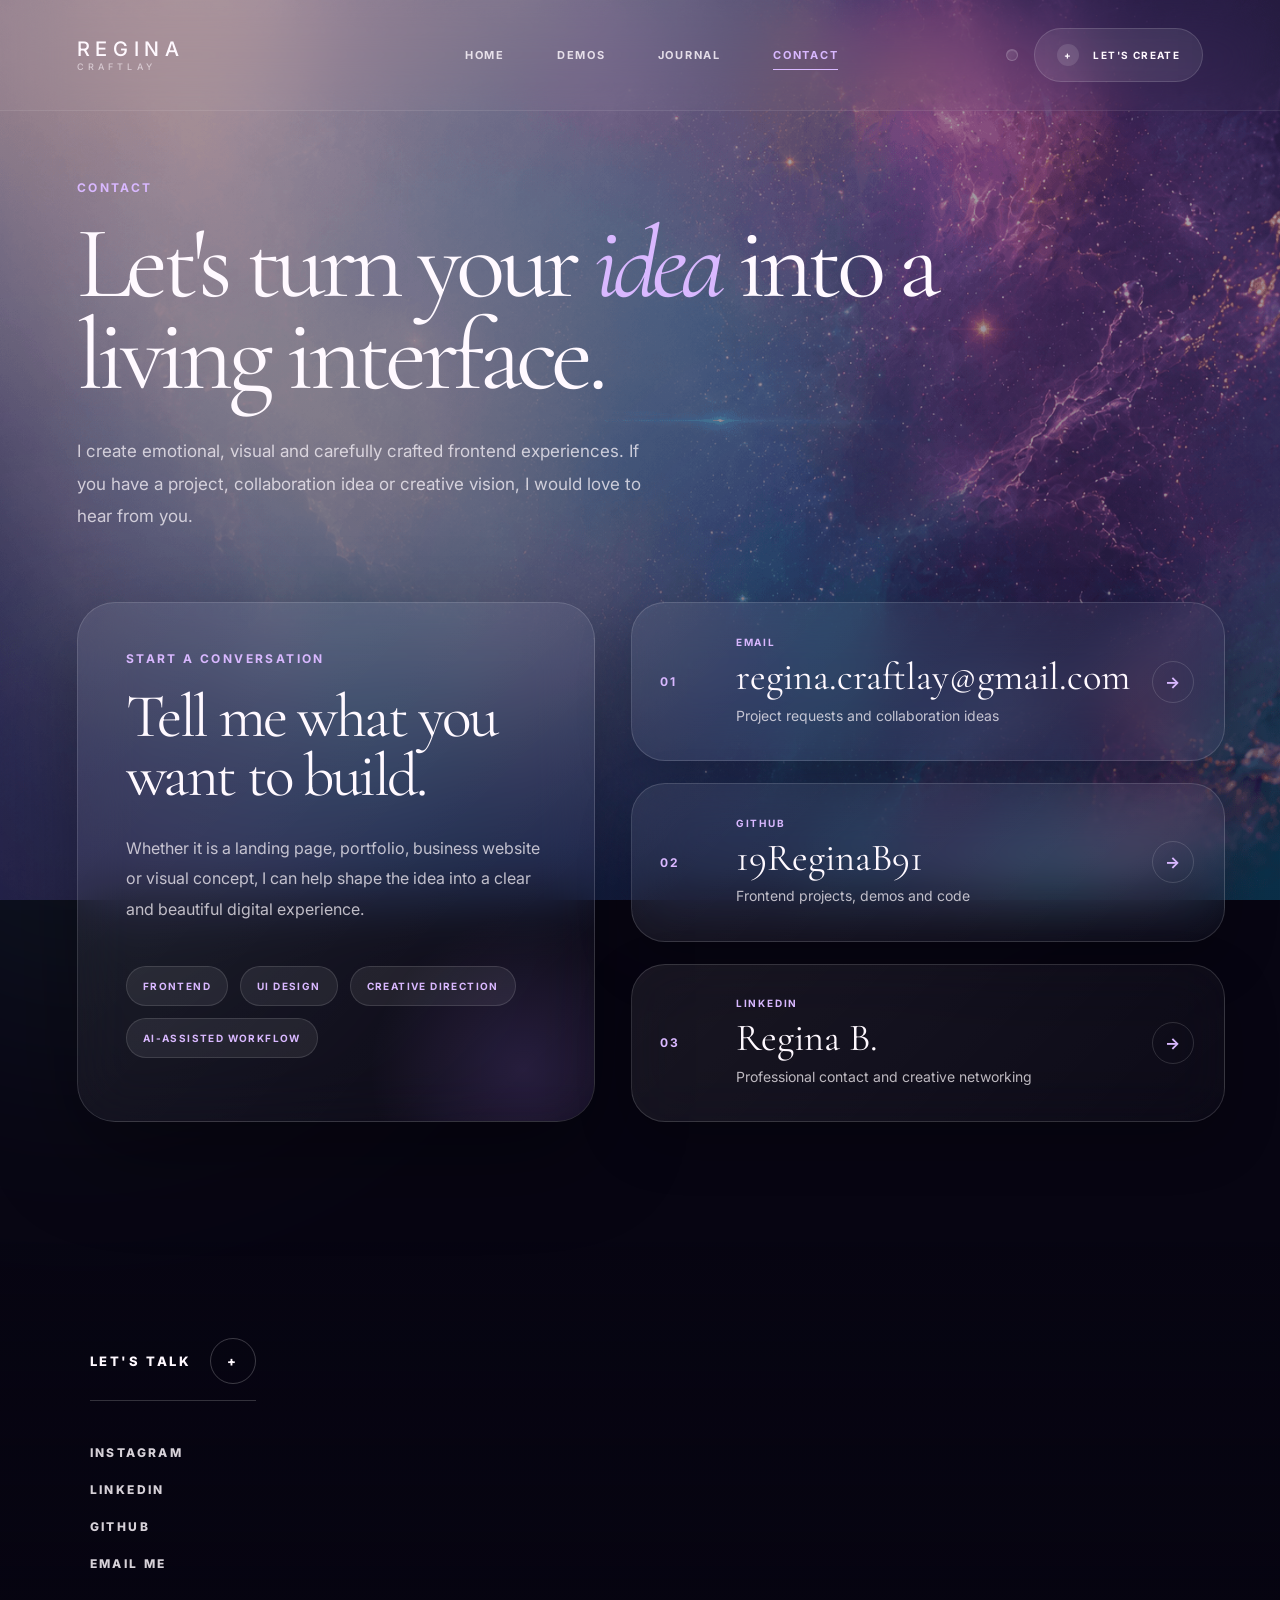
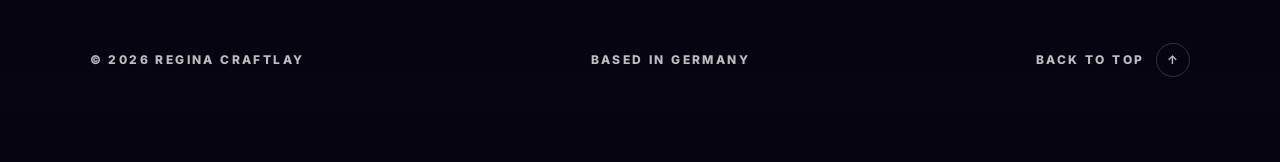
==== commit c83372a9: "Completed the main Violet portfolio experience, including responsive layout, navigation, journal int" ====
--- a/contact.html
+++ b/contact.html
@@ -1,130 +1,197 @@
 <!doctype html>
 <html lang="en">
-<head>
-  <meta charset="UTF-8" />
-  <meta name="viewport" content="width=device-width, initial-scale=1.0" />
+  <head>
+    <meta charset="UTF-8" />
+    <meta name="viewport" content="width=device-width, initial-scale=1.0" />
 
-  <title>Contact | Regina CraftLay</title>
+    <title>Contact | Regina CraftLay</title>
 
-  <link rel="preconnect" href="https://fonts.googleapis.com" />
-  <link rel="preconnect" href="https://fonts.gstatic.com" crossorigin />
+    <link rel="icon" href="assets/brand/favicon.svg" type="image/svg+xml" />
+    <link rel="apple-touch-icon" href="assets/brand/regina-craftlay-logo.svg" />
 
-  <link
-    href="https://fonts.googleapis.com/css2?family=Cormorant+Garamond:wght@300;400;500;600&family=Inter:wght@300;400;500;600;700&display=swap"
-    rel="stylesheet"
-  />
+    <link rel="preconnect" href="https://fonts.googleapis.com" />
+    <link rel="preconnect" href="https://fonts.gstatic.com" crossorigin />
 
-  <link rel="stylesheet" href="styles/contact.css" />
-</head>
+    <link
+      href="https://fonts.googleapis.com/css2?family=Cormorant+Garamond:wght@300;400;500;600&family=Inter:wght@300;400;500;600;700&display=swap"
+      rel="stylesheet"
+    />
 
-<body>
-  <div class="page" id="top">
-    <div class="ambient ambient-one"></div>
-    <div class="ambient ambient-two"></div>
-    <div class="ambient ambient-three"></div>
+    <link id="theme-link" rel="stylesheet" href="styles/style-violet.css" />
+    <link rel="stylesheet" href="styles/contact.css" />
+  </head>
 
-    <header class="contact-header" data-header>
-      <a href="index.html" class="brand">
-        REGINA
-        <span>CRAFTLAY</span>
-      </a>
+  <body>
+    <div id="theme-overlay" class="theme-overlay"></div>
 
-      <nav class="main-nav">
-        <a href="index.html#about">About</a>
-        <a href="demos.html">Demos</a>
-        <a href="journal.html">Journal</a>
-        <a href="contact.html" class="active">Contact</a>
-      </nav>
+    <div class="page" id="top" data-theme="violet">
+      <div class="ambient ambient-one"></div>
+      <div class="ambient ambient-two"></div>
+      <div class="ambient ambient-three"></div>
 
-      <a href="mailto:regina.craftlay@gmail.com" class="header-button">
-        <span>+</span>
-        Let’s create
-      </a>
-    </header>
+      <header class="contact-header" data-header>
+        <a href="index.html" class="brand">
+          REGINA
+          <span>CRAFTLAY</span>
+        </a>
 
-    <main class="contact-page">
-      <section class="contact-hero reveal">
-        <p class="eyebrow">Contact</p>
+        <nav class="main-nav" aria-label="Primary navigation">
+          <a href="index.html">Home</a>
+          <a href="demos.html">Demos</a>
+          <a href="journal.html">Journal</a>
+          <a href="contact.html" class="active">Contact</a>
+        </nav>
 
-        <h1>
-          Let’s turn your
-          <em>idea</em>
-          into a living
-          interface.
-        </h1>
+        <div class="header-actions">
+          <div
+            class="vibe-switcher"
+            aria-label="Choose another visual world"
+            data-vibe-switcher
+          ></div>
 
-        <p class="contact-intro">
-          I create emotional, visual and carefully crafted frontend experiences.
-          If you have a project, collaboration idea or creative vision, I would love to hear from you.
-        </p>
-      </section>
-
-      <section class="contact-layout">
-        <article class="contact-panel reveal">
-          <p class="panel-label">Start a conversation</p>
-
-          <h2>
-            Tell me what you want to build.
-          </h2>
-
-          <p>
-            Whether it is a landing page, portfolio, business website or visual concept,
-            I can help shape the idea into a clear and beautiful digital experience.
-          </p>
-
-          <div class="contact-tags">
-            <span>Frontend</span>
-            <span>UI Design</span>
-            <span>Creative Direction</span>
-            <span>AI-assisted workflow</span>
-          </div>
-        </article>
-
-        <section class="contact-cards reveal">
-          <a href="mailto:regina.craftlay@gmail.com" class="contact-card">
-            <span class="card-number">01</span>
-
-            <div>
-              <p>Email</p>
-              <h3>regina.craftlay@gmail.com</h3>
-              <span>Project requests and collaboration ideas</span>
-            </div>
-
-            <b>→</b>
+          <a href="mailto:regina.craftlay@gmail.com" class="header-button">
+            <span>+</span>
+            Let's create
           </a>
 
-          <a href="https://github.com/19ReginaB91" target="_blank" class="contact-card">
-            <span class="card-number">02</span>
+          <button
+            class="menu-toggle"
+            type="button"
+            aria-label="Open menu"
+            aria-expanded="false"
+            data-menu-toggle
+          >
+            <span></span>
+            <span></span>
+          </button>
+        </div>
 
-            <div>
-              <p>GitHub</p>
-              <h3>19ReginaB91</h3>
-              <span>Frontend projects, demos and code</span>
+        <nav class="burger-menu" aria-label="Mobile navigation" data-burger-menu>
+          <a href="index.html">Home</a>
+          <a href="demos.html">Demos</a>
+          <a href="journal.html">Journal</a>
+          <a href="contact.html" class="active">Contact</a>
+        </nav>
+      </header>
+
+      <main class="contact-page">
+        <section class="contact-hero reveal">
+          <p class="eyebrow">Contact</p>
+
+          <h1>
+            Let's turn your
+            <em>idea</em>
+            into a living
+            interface.
+          </h1>
+
+          <p class="contact-intro">
+            I create emotional, visual and carefully crafted frontend
+            experiences. If you have a project, collaboration idea or creative
+            vision, I would love to hear from you.
+          </p>
+        </section>
+
+        <section class="contact-layout">
+          <article class="contact-panel reveal">
+            <p class="panel-label">Start a conversation</p>
+
+            <h2>Tell me what you want to build.</h2>
+
+            <p>
+              Whether it is a landing page, portfolio, business website or
+              visual concept, I can help shape the idea into a clear and
+              beautiful digital experience.
+            </p>
+
+            <div class="contact-tags">
+              <span>Frontend</span>
+              <span>UI Design</span>
+              <span>Creative Direction</span>
+              <span>AI-assisted workflow</span>
             </div>
+          </article>
 
-            <b>→</b>
+          <section class="contact-cards reveal">
+            <a href="mailto:regina.craftlay@gmail.com" class="contact-card">
+              <span class="card-number">01</span>
+
+              <div>
+                <p>Email</p>
+                <h3>regina.craftlay@gmail.com</h3>
+                <span>Project requests and collaboration ideas</span>
+              </div>
+
+              <b>&rarr;</b>
+            </a>
+
+            <a
+              href="https://github.com/19ReginaB91"
+              target="_blank"
+              class="contact-card"
+            >
+              <span class="card-number">02</span>
+
+              <div>
+                <p>GitHub</p>
+                <h3>19ReginaB91</h3>
+                <span>Frontend projects, demos and code</span>
+              </div>
+
+              <b>&rarr;</b>
+            </a>
+
+            <a
+              href="https://www.linkedin.com/in/regina-bolotnikova"
+              target="_blank"
+              class="contact-card"
+            >
+              <span class="card-number">03</span>
+
+              <div>
+                <p>LinkedIn</p>
+                <h3>Regina B.</h3>
+                <span>Professional contact and creative networking</span>
+              </div>
+
+              <b>&rarr;</b>
+            </a>
+          </section>
+        </section>
+      </main>
+
+      <footer class="contact-footer">
+        <img class="footer-bg" src="assets/media/contact-bg.png" alt="" />
+
+        <div class="footer-overlay"></div>
+
+        <div class="footer-content">
+          <a class="footer-talk" href="mailto:regina.craftlay@gmail.com">
+            Let's talk
+            <span>+</span>
           </a>
 
-         <a
-  href="https://www.linkedin.com/in/regina-bolotnikova"
-  target="_blank"
-  class="contact-card"
->
-  <span class="card-number">03</span>
+          <nav class="footer-socials" aria-label="Social links">
+            <a href="#">Instagram</a>
+            <a
+              href="https://www.linkedin.com/in/regina-bolotnikova"
+              target="_blank"
+            >
+              LinkedIn
+            </a>
+            <a href="https://github.com/19ReginaB91" target="_blank">GitHub</a>
+            <a href="mailto:regina.craftlay@gmail.com">Email me</a>
+          </nav>
 
-  <div>
-    <p>LinkedIn</p>
-    <h3>Regina B.</h3>
-    <span>Professional contact and creative networking</span>
-  </div>
+          <div class="footer-bottom">
+            <span>&copy; 2026 Regina CraftLay</span>
+            <span>Based in Germany</span>
+            <a href="#top">Back to top <b>&uarr;</b></a>
+          </div>
+        </div>
+      </footer>
+    </div>
 
-  <b>→</b>
-</a>
-        </section>
-      </section>
-    </main>
-  </div>
-
-  <script src="scripts/contact.js"></script>
-</body>
+    <script src="scripts/contact.js"></script>
+  </body>
 </html>
--- a/styles/style-violet.css
+++ b/styles/style-violet.css
@@ -0,0 +1,179 @@
+:root {
+  --ink: #251936;
+  --muted: #645a78;
+  --violet: #6f4fa4;
+  --rose: #bb78a7;
+  --blue: #5faad7;
+  --paper: #eee4ec;
+  --soft: #dfd3e6;
+  --line: rgba(67, 47, 103, 0.2);
+  --white: #fff9ff;
+  --glow: rgba(173, 224, 255, 0.45);
+}
+
+.page {
+  background:
+    radial-gradient(circle at 8% 6%, rgba(255, 217, 227, 0.82), transparent 24rem),
+    radial-gradient(circle at 70% 48%, rgba(99, 193, 219, 0.22), transparent 32rem),
+    linear-gradient(180deg, #eadfe8 0%, #dee3ef 42%, #efe5eb 70%, #b2c7e2 100%);
+}
+
+.site-header.is-scrolled,
+.site-header.is-open {
+  background: rgba(255, 245, 255, 0.72);
+  box-shadow: 0 18px 42px rgba(80, 55, 125, 0.1);
+}
+
+.main-nav a:hover,
+.main-nav a.active,
+.burger-menu a:hover,
+.burger-menu a.active {
+  color: var(--violet);
+}
+
+.menu-toggle {
+  color: var(--ink);
+}
+
+.menu-toggle span {
+  background: var(--ink);
+}
+
+.menu-toggle.is-active {
+  border-color: rgba(111, 79, 164, 0.38);
+  background: rgba(255, 249, 255, 0.72);
+  box-shadow:
+    0 16px 38px rgba(80, 55, 125, 0.14),
+    0 0 30px rgba(173, 224, 255, 0.18);
+}
+
+.burger-menu {
+  color: var(--ink);
+  background:
+    radial-gradient(circle at top right, rgba(210, 170, 255, 0.24), transparent 12rem),
+    radial-gradient(circle at bottom left, rgba(120, 220, 255, 0.16), transparent 12rem),
+    rgba(255, 245, 255, 0.94);
+  border: 1px solid rgba(255, 255, 255, 0.48);
+  box-shadow:
+    0 24px 70px rgba(65, 35, 105, 0.22),
+    inset 0 1px 0 rgba(255, 255, 255, 0.34);
+}
+
+.hero-space {
+  filter:
+    brightness(1.08)
+    contrast(1.04)
+    saturate(1.04);
+}
+
+.hero::after {
+  content: "";
+  position: absolute;
+  inset: 0;
+  z-index: 2;
+  pointer-events: none;
+  background:
+    radial-gradient(circle at 58% 50%, rgba(145, 230, 255, 0.12), transparent 24%),
+    radial-gradient(circle at 82% 28%, rgba(255, 120, 230, 0.09), transparent 35%);
+  mix-blend-mode: screen;
+}
+
+.work {
+  background:
+    radial-gradient(circle at 72% 30%, rgba(255, 255, 255, 0.22), transparent 20rem),
+    linear-gradient(90deg, #8d83c4 0%, #a7c7da 100%);
+}
+
+.project-card {
+  border: 1px solid rgba(255, 255, 255, 0.12);
+}
+
+.project-card::before {
+  content: "";
+  position: absolute;
+  inset: 0;
+  background:
+    linear-gradient(135deg, rgba(255, 255, 255, 0.08), transparent 35%);
+  pointer-events: none;
+  z-index: 1;
+}
+
+.about-panel {
+  background:
+    radial-gradient(circle at 48% 92%, rgba(170, 220, 255, 0.22), transparent 22rem),
+    radial-gradient(circle at 90% 92%, rgba(120, 200, 255, 0.2), transparent 21rem),
+    linear-gradient(90deg, rgba(255, 255, 255, 0.08), rgba(255, 255, 255, 0.32)),
+    #efe6ed;
+}
+
+.code-tag {
+  text-shadow: 0 0 12px rgba(111, 79, 164, 0.15);
+}
+
+.skill-row i::before {
+  background: linear-gradient(90deg, var(--violet), var(--rose), var(--blue));
+  box-shadow: 0 0 12px rgba(111, 79, 164, 0.45);
+}
+
+.hero-button,
+.pill-link {
+  background:
+    linear-gradient(135deg, rgba(255, 255, 255, 0.18), rgba(255, 255, 255, 0.08));
+  border: 1px solid rgba(255, 255, 255, 0.34);
+  box-shadow: 0 12px 35px rgba(80, 55, 125, 0.1);
+}
+
+.hero-button:hover,
+.pill-link:hover {
+  box-shadow:
+    0 18px 45px rgba(80, 55, 125, 0.2),
+    0 0 35px rgba(173, 224, 255, 0.14);
+}
+
+.slider-controls button {
+  box-shadow:
+    0 12px 35px rgba(80, 55, 125, 0.22),
+    0 0 30px rgba(173, 224, 255, 0.12);
+}
+
+.journal-inner {
+  background:
+    radial-gradient(circle at 90% 90%, rgba(170, 220, 255, 0.12), transparent 12rem),
+    linear-gradient(135deg, rgba(255, 255, 255, 0.34), rgba(255, 255, 255, 0.1));
+}
+
+.site-footer::before {
+  content: "";
+  position: absolute;
+  inset: 0;
+  z-index: 1;
+  background:
+    radial-gradient(circle at 20% 30%, rgba(180, 220, 255, 0.1), transparent 24rem),
+    radial-gradient(circle at 80% 70%, rgba(255, 170, 240, 0.08), transparent 28rem);
+  pointer-events: none;
+}
+
+.footer-cta h2 em {
+  color: var(--rose);
+}
+
+.social-links a {
+  transition: color 0.3s ease, opacity 0.3s ease, transform 0.3s ease;
+}
+
+.social-links a:hover {
+  color: #ffffff;
+  opacity: 1;
+}
+
+@media (max-width: 760px) {
+  .page {
+    background:
+      radial-gradient(circle at 20% 10%, rgba(255, 220, 235, 0.72), transparent 16rem),
+      linear-gradient(180deg, #eadfe8 0%, #dfe5f0 52%, #b8cae3 100%);
+  }
+
+  .hero::after {
+    opacity: 0.8;
+  }
+}
--- a/styles/contact.css
+++ b/styles/contact.css
@@ -1,22 +1,13 @@
 :root {
   --text: #fff9ff;
-
   --muted: rgba(255, 249, 255, 0.72);
-
   --violet: #d9b8ff;
-
   --pink: #ffbdf1;
-
   --blue: #a6e6ff;
-
   --white: #ffffff;
-
   --glass: rgba(255, 255, 255, 0.08);
-
   --line: rgba(255, 255, 255, 0.16);
-
-  --shadow:
-    0 34px 90px rgba(0, 0, 0, 0.34);
+  --shadow: 0 34px 90px rgba(0, 0, 0, 0.34);
 }
 
 * {
@@ -29,28 +20,14 @@
 
 body {
   margin: 0;
-
   overflow-x: hidden;
-
   color: var(--text);
-
+  background: #070512;
   font-family: "Inter", sans-serif;
-
-  background:
-    linear-gradient(
-      rgba(6, 4, 16, 0.76),
-      rgba(6, 4, 16, 0.82)
-    ),
-
-    url("../assets/media/contact-bg.png");
-
-  background-size: cover;
-
-  background-position: center;
-
-  background-repeat: no-repeat;
-
-  background-attachment: fixed;
+}
+
+body.menu-open {
+  overflow: hidden;
 }
 
 a {
@@ -58,168 +35,137 @@
   text-decoration: none;
 }
 
+button {
+  font: inherit;
+}
+
 .page {
   position: relative;
-
   min-height: 100vh;
-
   overflow: hidden;
+  background:
+    linear-gradient(rgba(6, 4, 16, 0.34), rgba(6, 4, 16, 0.52)),
+    url("../assets/media/contact-bg.png");
+  background-size: cover;
+  background-position: center;
+  background-repeat: no-repeat;
+  background-attachment: fixed;
 }
 
 /* AMBIENT */
 
 .ambient {
   position: fixed;
-
   border-radius: 50%;
-
   filter: blur(120px);
-
   pointer-events: none;
-
-  z-index: -1;
-
+  z-index: 0;
   opacity: 0.35;
-
   mix-blend-mode: screen;
 }
 
 .ambient-one {
   width: 420px;
   height: 420px;
-
   top: 12%;
   right: -120px;
-
-  background:
-    rgba(220, 160, 255, 0.28);
+  background: rgba(220, 160, 255, 0.28);
 }
 
 .ambient-two {
   width: 520px;
   height: 520px;
-
   left: -180px;
   bottom: -140px;
-
-  background:
-    rgba(120, 220, 255, 0.18);
+  background: rgba(120, 220, 255, 0.18);
 }
 
 .ambient-three {
   width: 360px;
   height: 360px;
-
   right: 22%;
   bottom: 12%;
-
-  background:
-    rgba(255, 170, 240, 0.16);
+  background: rgba(255, 170, 240, 0.16);
 }
 
 /* HEADER */
 
 .contact-header {
   position: fixed;
-
   inset: 0 0 auto;
-
   z-index: 1000;
-
+  display: grid;
+  grid-template-columns: 220px 1fr auto;
+  align-items: center;
+  gap: 28px;
+  padding: 28px 6vw;
+  background: rgba(255, 255, 255, 0.02);
+  border-bottom: 1px solid rgba(255, 255, 255, 0.08);
+  backdrop-filter: blur(28px);
+  -webkit-backdrop-filter: blur(28px);
+  transition: 0.35s ease;
+}
+
+.contact-header.is-scrolled,
+.contact-header.is-open {
+  padding-block: 20px;
+  background: rgba(255, 255, 255, 0.04);
+  backdrop-filter: blur(34px);
+  -webkit-backdrop-filter: blur(34px);
+  box-shadow: 0 18px 42px rgba(0, 0, 0, 0.14);
+}
+
+.brand {
+  position: relative;
+  z-index: 1002;
   display: flex;
-
-  align-items: center;
-
-  justify-content: space-between;
-
-  padding: 28px 6vw;
-
-  background:
-    linear-gradient(
-      to bottom,
-      rgba(10, 8, 22, 0.72),
-      rgba(10, 8, 22, 0.18)
-    );
-
-  border-bottom:
-    1px solid rgba(255,255,255,0.08);
-
-  backdrop-filter: blur(28px);
-
-  transition: 0.35s ease;
-}
-
-.contact-header.is-scrolled {
-  padding-block: 20px;
-
-  background:
-    rgba(10, 8, 22, 0.82);
-
-  box-shadow:
-    0 18px 42px rgba(0,0,0,0.24);
-}
-
-.brand {
-  display: flex;
-
   flex-direction: column;
-
   gap: 3px;
-
+  width: max-content;
+  color: var(--text);
   font-size: 20px;
-
+  font-weight: 500;
+  line-height: 1;
   letter-spacing: 0.28em;
 }
 
 .brand span {
   font-size: 9px;
-
   letter-spacing: 0.46em;
-
   opacity: 0.56;
 }
 
 .main-nav {
   display: flex;
-
+  justify-content: center;
   gap: 52px;
 }
 
 .main-nav a {
   position: relative;
-
+  color: var(--text);
   font-size: 11px;
-
   font-weight: 700;
-
   letter-spacing: 0.16em;
-
   text-transform: uppercase;
-
   opacity: 0.82;
-
   transition: 0.35s ease;
 }
 
-.main-nav a:hover {
+.main-nav a:hover,
+.main-nav a.active {
   opacity: 1;
+  color: var(--violet);
 }
 
 .main-nav a::after {
   content: "";
-
   position: absolute;
-
   left: 0;
-
   bottom: -8px;
-
   width: 0;
-
   height: 1px;
-
   background: var(--violet);
-
   transition: 0.35s ease;
 }
 
@@ -228,124 +174,285 @@
   width: 100%;
 }
 
+.header-actions {
+  position: relative;
+  z-index: 1002;
+  display: flex;
+  align-items: center;
+  gap: 16px;
+}
+
 .header-button {
   display: inline-flex;
-
   align-items: center;
-
   gap: 14px;
-
-  height: 56px;
-
-  padding: 0 24px;
-
+  height: 54px;
+  padding: 0 22px;
   border-radius: 999px;
-
-  background:
-    rgba(255,255,255,0.08);
-
-  border:
-    1px solid rgba(255,255,255,0.12);
-
+  color: var(--text);
+  background: rgba(255, 255, 255, 0.08);
+  border: 1px solid rgba(255, 255, 255, 0.14);
   backdrop-filter: blur(20px);
-
-  font-size: 11px;
-
+  -webkit-backdrop-filter: blur(20px);
+  font-size: 10px;
   font-weight: 700;
-
-  letter-spacing: 0.16em;
-
+  letter-spacing: 0.14em;
   text-transform: uppercase;
-
   transition: 0.35s ease;
 }
 
 .header-button:hover {
   transform: translateY(-2px);
-
-  background:
-    rgba(255,255,255,0.12);
+  background: rgba(255, 255, 255, 0.12);
 }
 
 .header-button span {
   display: grid;
-
   place-items: center;
-
   width: 22px;
-
   height: 22px;
-
   border-radius: 50%;
-
+  background: rgba(255, 255, 255, 0.12);
+}
+
+/* THEME SWITCHER */
+
+.vibe-switcher {
+  display: flex;
+  align-items: center;
+  gap: 7px;
+  padding: 5px;
+  border: 1px solid rgba(255, 255, 255, 0.18);
+  border-radius: 999px;
   background:
-    rgba(255,255,255,0.12);
-}
+    linear-gradient(
+      135deg,
+      rgba(255, 255, 255, 0.12),
+      rgba(255, 255, 255, 0.05)
+    );
+  backdrop-filter: blur(18px);
+  -webkit-backdrop-filter: blur(18px);
+  box-shadow:
+    inset 0 1px 0 rgba(255, 255, 255, 0.12),
+    0 14px 34px rgba(0, 0, 0, 0.14);
+}
+
+.vibe-btn {
+  position: relative;
+  display: inline-flex;
+  align-items: center;
+  justify-content: center;
+  min-width: 68px;
+  height: 32px;
+  padding: 0 13px;
+  overflow: hidden;
+  border: 1px solid rgba(255, 255, 255, 0.22);
+  border-radius: 999px;
+  cursor: pointer;
+  background: rgba(255, 255, 255, 0.1);
+  color: var(--text);
+  font-family: inherit;
+  font-size: 9px;
+  font-weight: 700;
+  letter-spacing: 0.16em;
+  text-transform: uppercase;
+  transition: 0.35s ease;
+}
+
+.vibe-btn span {
+  position: relative;
+  z-index: 2;
+}
+
+.vibe-btn::before {
+  content: "";
+  position: absolute;
+  inset: 0;
+  opacity: 0.78;
+  transition: 0.35s ease;
+}
+
+.vibe-btn:hover {
+  transform: translateY(-2px);
+  border-color: rgba(255, 255, 255, 0.48);
+}
+
+.vibe-violet {
+  color: #281842;
+}
+
+.vibe-violet::before {
+  background: linear-gradient(135deg, #dac5ff, #7fcfff, #f29be6);
+}
+
+.vibe-bold {
+  color: #fdf7ff;
+}
+
+.vibe-bold::before {
+  background:
+    radial-gradient(circle at 20% 15%, rgba(255, 255, 255, 0.18), transparent 34%),
+    linear-gradient(135deg, #102419, #126d58 58%, #8b6a44);
+}
+
+.vibe-nude {
+  color: #4d362e;
+}
+
+.vibe-nude::before {
+  background:
+    radial-gradient(circle at 20% 15%, rgba(255, 255, 255, 0.62), transparent 34%),
+    linear-gradient(135deg, #fff7ef, #e4cfc2, #f9f2eb);
+}
+
+/* MENU */
+
+.menu-toggle {
+  position: relative;
+  z-index: 1002;
+  display: none;
+  width: 58px;
+  height: 58px;
+  border: 1px solid rgba(255, 255, 255, 0.16);
+  border-radius: 50%;
+  background:
+    radial-gradient(circle at 35% 25%, rgba(255, 255, 255, 0.18), transparent 34%),
+    rgba(255, 255, 255, 0.08);
+  backdrop-filter: blur(20px);
+  -webkit-backdrop-filter: blur(20px);
+  cursor: pointer;
+}
+
+.menu-toggle span {
+  position: absolute;
+  left: 16px;
+  right: 16px;
+  height: 1px;
+  background: var(--text);
+  transition: 0.35s ease;
+}
+
+.menu-toggle span:first-child {
+  top: 23px;
+}
+
+.menu-toggle span:last-child {
+  top: 34px;
+}
+
+.menu-toggle.is-active span:first-child {
+  top: 29px;
+  transform: rotate(45deg);
+}
+
+.menu-toggle.is-active span:last-child {
+  top: 29px;
+  transform: rotate(-45deg);
+}
+
+.burger-menu {
+  position: absolute;
+  z-index: 1004;
+  top: calc(100% + 14px);
+  right: 6vw;
+  width: min(420px, calc(100vw - 44px));
+  padding: 28px;
+  border: 1px solid rgba(255, 255, 255, 0.18);
+  border-radius: 28px;
+  background:
+    radial-gradient(circle at 80% 10%, rgba(166, 230, 255, 0.12), transparent 12rem),
+    radial-gradient(circle at 8% 90%, rgba(255, 189, 241, 0.14), transparent 12rem),
+    rgba(14, 10, 30, 0.82);
+  backdrop-filter: blur(28px);
+  -webkit-backdrop-filter: blur(28px);
+  box-shadow: 0 30px 80px rgba(0, 0, 0, 0.28);
+  opacity: 0;
+  pointer-events: none;
+  transform: translateY(-14px) scale(0.96);
+  transition: 0.35s ease;
+}
+
+.burger-menu.is-open {
+  opacity: 1;
+  pointer-events: auto;
+  transform: translateY(0) scale(1);
+}
+
+.burger-menu a {
+  display: block;
+  padding: 18px 4px;
+  border-bottom: 1px solid rgba(255, 255, 255, 0.1);
+  color: var(--text);
+  font-family: "Cormorant Garamond", serif;
+  font-size: 42px;
+  line-height: 1;
+  transition: 0.3s ease;
+}
+
+.burger-menu a:last-child {
+  border-bottom: 0;
+}
+
+.burger-menu a:hover,
+.burger-menu a.active {
+  color: var(--violet);
+  transform: translateX(8px);
+}
+/* 
+.burger-menu a:hover,
+.burger-menu a.active {
+  color: white;
+  transform: translateY(-4px);
+  text-shadow:
+    0 0 20px rgba(220, 180, 255, 0.75),
+    0 0 52px rgba(180, 120, 255, 0.3);
+} */
 
 /* PAGE */
 
 .contact-page {
   position: relative;
-
-  padding:
-    180px 6vw 120px;
+  z-index: 2;
+  padding: 180px 6vw 120px;
 }
 
 /* HERO */
 
 .contact-hero {
   width: min(980px, 100%);
-
   margin-bottom: 70px;
 }
 
 .eyebrow,
 .panel-label {
   margin: 0 0 22px;
-
   color: var(--violet);
-
   font-size: 12px;
-
   font-weight: 700;
-
   letter-spacing: 0.2em;
-
   text-transform: uppercase;
 }
 
 .contact-hero h1 {
   margin: 0;
-
-  font-family:
-    "Cormorant Garamond",
-    serif;
-
-  font-size:
-    clamp(68px, 8vw, 128px);
-
+  color: var(--text);
+  font-family: "Cormorant Garamond", serif;
+  font-size: clamp(68px, 8vw, 128px);
   font-weight: 400;
-
   line-height: 0.9;
-
   letter-spacing: -0.055em;
 }
 
 .contact-hero h1 em {
   color: var(--violet);
-
   font-style: italic;
 }
 
 .contact-intro {
   width: min(580px, 100%);
-
   margin-top: 34px;
-
   color: var(--muted);
-
   font-size: 17px;
-
   line-height: 1.9;
 }
 
@@ -353,13 +460,8 @@
 
 .contact-layout {
   display: grid;
-
-  grid-template-columns:
-    minmax(280px, 0.95fr)
-    minmax(360px, 1.05fr);
-
+  grid-template-columns: minmax(280px, 0.95fr) minmax(360px, 1.05fr);
   gap: 36px;
-
   align-items: stretch;
 }
 
@@ -367,85 +469,51 @@
 
 .contact-panel {
   position: relative;
-
   min-height: 520px;
-
   padding: 48px;
-
   border-radius: 38px;
-
   background:
     linear-gradient(
       135deg,
-      rgba(255,255,255,0.08),
-      rgba(255,255,255,0.03)
+      rgba(255, 255, 255, 0.075),
+      rgba(255, 255, 255, 0.025)
     );
-
-  border:
-    1px solid rgba(255,255,255,0.12);
-
+  border: 1px solid rgba(255, 255, 255, 0.14);
   backdrop-filter: blur(28px);
-
+  -webkit-backdrop-filter: blur(28px);
   box-shadow: var(--shadow);
-
   overflow: hidden;
 }
 
 .contact-panel::after {
   content: "";
-
   position: absolute;
-
   right: -90px;
-
   bottom: -110px;
-
   width: 320px;
-
   height: 320px;
-
   border-radius: 50%;
-
-  background:
-    radial-gradient(
-      circle,
-      rgba(170,120,255,0.16),
-      transparent 68%
-    );
+  background: radial-gradient(circle, rgba(170, 120, 255, 0.16), transparent 68%);
 }
 
 .contact-panel h2 {
   position: relative;
-
   z-index: 2;
-
   margin: 0 0 28px;
-
-  font-family:
-    "Cormorant Garamond",
-    serif;
-
-  font-size:
-    clamp(46px, 4.8vw, 78px);
-
+  color: var(--text);
+  font-family: "Cormorant Garamond", serif;
+  font-size: clamp(46px, 4.8vw, 78px);
   font-weight: 400;
-
   line-height: 0.95;
-
   letter-spacing: -0.04em;
 }
 
 .contact-panel > p:not(.panel-label) {
   position: relative;
-
   z-index: 2;
-
   max-width: 520px;
-
   color: var(--muted);
-
   font-size: 16px;
-
   line-height: 1.9;
 }
 
@@ -453,37 +521,22 @@
 
 .contact-tags {
   position: relative;
-
   z-index: 2;
-
   display: flex;
-
   flex-wrap: wrap;
-
   gap: 12px;
-
   margin-top: 42px;
 }
 
 .contact-tags span {
   padding: 13px 16px;
-
   border-radius: 999px;
-
-  background:
-    rgba(255,255,255,0.08);
-
-  border:
-    1px solid rgba(255,255,255,0.12);
-
+  background: rgba(255, 255, 255, 0.07);
+  border: 1px solid rgba(255, 255, 255, 0.12);
   color: var(--violet);
-
   font-size: 10px;
-
   font-weight: 700;
-
   letter-spacing: 0.14em;
-
   text-transform: uppercase;
 }
 
@@ -491,157 +544,303 @@
 
 .contact-cards {
   display: grid;
-
   gap: 22px;
 }
 
 .contact-card {
   position: relative;
-
   display: grid;
-
-  grid-template-columns:
-    54px 1fr 44px;
-
+  grid-template-columns: 54px 1fr 44px;
   align-items: center;
-
   gap: 22px;
-
   min-height: 156px;
-
   padding: 28px;
-
   border-radius: 34px;
-
   background:
     linear-gradient(
       135deg,
-      rgba(255,255,255,0.09),
-      rgba(255,255,255,0.03)
+      rgba(255, 255, 255, 0.075),
+      rgba(255, 255, 255, 0.025)
     );
-
-  border:
-    1px solid rgba(255,255,255,0.12);
-
-  backdrop-filter: blur(24px);
-
-  box-shadow:
-    0 20px 54px rgba(0,0,0,0.24);
-
+  border: 1px solid rgba(255, 255, 255, 0.14);
+  backdrop-filter: blur(28px);
+  -webkit-backdrop-filter: blur(28px);
+  box-shadow: 0 20px 54px rgba(0, 0, 0, 0.24);
   transition:
-    transform .4s ease,
-    box-shadow .4s ease,
-    border-color .4s ease;
+    transform 0.4s ease,
+    box-shadow 0.4s ease,
+    border-color 0.4s ease;
 }
 
 .contact-card:hover {
-  transform:
-    translateY(-8px);
-
-  border-color:
-    rgba(170,120,255,0.28);
-
-  box-shadow:
-    0 32px 80px rgba(0,0,0,0.34);
+  transform: translateY(-8px);
+  border-color: rgba(170, 120, 255, 0.28);
+  box-shadow: 0 32px 80px rgba(0, 0, 0, 0.34);
 }
 
 .card-number {
   color: var(--violet);
-
   font-size: 12px;
-
   font-weight: 700;
-
   letter-spacing: 0.18em;
 }
 
 .contact-card p {
   margin: 0 0 10px;
-
   color: var(--violet);
-
   font-size: 10px;
-
   font-weight: 700;
-
   letter-spacing: 0.18em;
-
   text-transform: uppercase;
 }
 
 .contact-card h3 {
   margin: 0 0 8px;
-
-  font-family:
-    "Cormorant Garamond",
-    serif;
-
-  font-size:
-    clamp(28px, 3vw, 42px);
-
+  color: var(--text);
+  font-family: "Cormorant Garamond", serif;
+  font-size: clamp(28px, 3vw, 42px);
   font-weight: 400;
-
   line-height: 1;
 }
 
 .contact-card div span {
   color: var(--muted);
-
   font-size: 14px;
-
   line-height: 1.6;
 }
 
 .contact-card b {
   display: grid;
-
   place-items: center;
-
   width: 42px;
-
   height: 42px;
-
   border-radius: 50%;
-
-  border:
-    1px solid rgba(255,255,255,0.14);
-
+  border: 1px solid rgba(255, 255, 255, 0.14);
   color: var(--violet);
-
   transition: 0.35s ease;
 }
 
 .contact-card:hover b {
-  transform:
-    translateX(4px);
+  transform: translateX(4px);
+}
+
+/* FOOTER */
+
+.contact-footer {
+  position: relative;
+  z-index: 2;
+  min-height: 520px;
+  overflow: hidden;
+  color: var(--text);
+  background: transparent;
+}
+
+.footer-bg {
+  display: none;
+}
+
+.footer-overlay {
+  position: absolute;
+  inset: 0;
+  background:
+    linear-gradient(
+      180deg,
+      rgba(6, 4, 16, 0.05),
+      rgba(6, 4, 16, 0.66)
+    );
+}
+
+.footer-content {
+  position: relative;
+  z-index: 2;
+  display: grid;
+  min-height: 520px;
+  align-content: center;
+  gap: 44px;
+  padding: 90px 7vw 80px;
+}
+
+.footer-talk {
+  display: inline-flex;
+  align-items: center;
+  gap: 18px;
+  width: max-content;
+  padding-bottom: 16px;
+  border-bottom: 1px solid rgba(255, 255, 255, 0.18);
+  font-size: 13px;
+  font-weight: 800;
+  letter-spacing: 0.2em;
+  text-transform: uppercase;
+}
+
+.footer-talk span {
+  display: grid;
+  place-items: center;
+  width: 46px;
+  height: 46px;
+  border: 1px solid rgba(255, 255, 255, 0.22);
+  border-radius: 50%;
+}
+
+.footer-socials {
+  display: grid;
+  gap: 22px;
+  width: max-content;
+}
+
+.footer-socials a,
+.footer-bottom {
+  font-size: 12px;
+  font-weight: 800;
+  letter-spacing: 0.2em;
+  text-transform: uppercase;
+}
+
+.footer-socials a {
+  opacity: 0.84;
+  transition: 0.3s ease;
+}
+
+.footer-socials a:hover {
+  opacity: 1;
+  color: white;
+  transform: translateX(4px);
+}
+
+.footer-bottom {
+  display: flex;
+  justify-content: space-between;
+  align-items: center;
+  gap: 22px;
+  width: 100%;
+  margin-top: 28px;
+  color: rgba(255, 255, 255, 0.74);
+}
+
+.footer-bottom a {
+  display: inline-flex;
+  align-items: center;
+  gap: 12px;
+}
+
+.footer-bottom b {
+  display: grid;
+  place-items: center;
+  width: 34px;
+  height: 34px;
+  border: 1px solid rgba(255, 255, 255, 0.18);
+  border-radius: 50%;
+}
+
+/* THEME TRANSITION */
+
+.theme-overlay {
+  position: fixed;
+  top: 50%;
+  left: 50%;
+  z-index: 9999;
+  width: 5px;
+  height: 5px;
+  border-radius: 50%;
+  pointer-events: none;
+  transform: translate(-50%, -50%) scale(0);
+}
+
+.theme-overlay.is-animating {
+  animation: burstAnim 1.45s forwards ease-in-out;
+}
+
+.theme-particles {
+  position: fixed;
+  inset: 0;
+  z-index: 9998;
+  pointer-events: none;
+  overflow: hidden;
+}
+
+.theme-particles span {
+  position: absolute;
+  border-radius: 50%;
+  opacity: 0;
+  animation: themeParticle 1.2s ease-out forwards;
+}
+
+.page.is-changing-theme {
+  animation: pageVibeShift 1.4s ease-in-out;
+}
+
+@keyframes burstAnim {
+  0% {
+    transform: translate(-50%, -50%) scale(0);
+    opacity: 1;
+  }
+
+  100% {
+    transform: translate(-50%, -50%) scale(1000);
+    opacity: 0;
+  }
+}
+
+@keyframes themeParticle {
+  0% {
+    opacity: 0;
+    transform: translate3d(0, 0, 0) scale(0.2);
+  }
+
+  25% {
+    opacity: 0.9;
+  }
+
+  100% {
+    opacity: 0;
+    transform: translate3d(var(--move-x), var(--move-y), 0) scale(0);
+  }
+}
+
+@keyframes pageVibeShift {
+  0% {
+    filter: saturate(1) brightness(1);
+  }
+
+  45% {
+    filter: saturate(1.28) brightness(1.06);
+  }
+
+  100% {
+    filter: saturate(1) brightness(1);
+  }
 }
 
 /* REVEAL */
 
 .reveal {
   opacity: 0;
-
-  transform:
-    translateY(44px);
-
+  transform: translateY(44px);
   transition:
-    opacity .9s ease,
-    transform .9s ease;
+    opacity 0.9s ease,
+    transform 0.9s ease;
 }
 
 .reveal.is-visible {
   opacity: 1;
-
-  transform:
-    translateY(0);
+  transform: translateY(0);
 }
 
 /* RESPONSIVE */
 
-@media (max-width: 980px) {
-
-  .main-nav {
+@media (max-width: 1180px) {
+  .contact-header {
+    grid-template-columns: auto auto;
+    padding: 24px 28px;
+  }
+
+  .main-nav,
+  .header-button {
     display: none;
+  }
+
+  .menu-toggle {
+    display: block;
   }
 
   .contact-layout {
@@ -653,23 +852,39 @@
   }
 }
 
-@media (max-width: 680px) {
+@media (max-width: 760px) {
+  .page {
+    background:
+      linear-gradient(rgba(6, 4, 16, 0.26), rgba(6, 4, 16, 0.58)),
+      url("../assets/media/contact-bg.png");
+    background-size: cover;
+    background-position: center;
+    background-repeat: no-repeat;
+  }
 
   .contact-header {
-    padding: 22px;
+    padding: 20px 22px;
   }
 
   .brand {
-    font-size: 17px;
-  }
-
-  .header-button {
+    font-size: 16px;
+  }
+
+  .vibe-switcher {
     display: none;
   }
 
+  .menu-toggle {
+    width: 58px;
+    height: 58px;
+  }
+
+  .burger-menu a {
+    font-size: 56px;
+  }
+
   .contact-page {
-    padding:
-      140px 22px 90px;
+    padding: 140px 22px 90px;
   }
 
   .contact-hero {
@@ -677,8 +892,7 @@
   }
 
   .contact-hero h1 {
-    font-size:
-      clamp(56px, 15vw, 76px);
+    font-size: clamp(56px, 15vw, 76px);
   }
 
   .contact-intro {
@@ -687,15 +901,16 @@
 
   .contact-panel {
     padding: 32px;
-
     border-radius: 30px;
+  }
+
+  .contact-tags {
+    gap: 10px;
   }
 
   .contact-card {
     grid-template-columns: 1fr;
-
     gap: 18px;
-
     padding: 26px;
   }
 
@@ -703,33 +918,19 @@
     width: 38px;
     height: 38px;
   }
-}
-/* TEXT FIX */
-
-.contact-panel h2,
-.contact-panel p,
-.contact-intro,
-.contact-card h3,
-.contact-card div span,
-.contact-card p,
-.contact-hero h1,
-.contact-hero p,
-.panel-label,
-.eyebrow,
-.brand,
-.main-nav a {
-  color: #fff9ff;
-}
-
-.contact-card div span,
-.contact-intro,
-.contact-panel > p:not(.panel-label) {
-  color: rgba(255,255,255,0.72);
-}
-
-.card-number,
-.contact-card p,
-.eyebrow,
-.panel-label {
-  color: #d9b8ff;
+
+  .contact-footer {
+    min-height: 560px;
+  }
+
+  .footer-content {
+    min-height: 560px;
+    padding: 70px 24px 56px;
+  }
+
+  .footer-bottom {
+    flex-direction: column;
+    align-items: flex-start;
+    line-height: 1.7;
+  }
 }
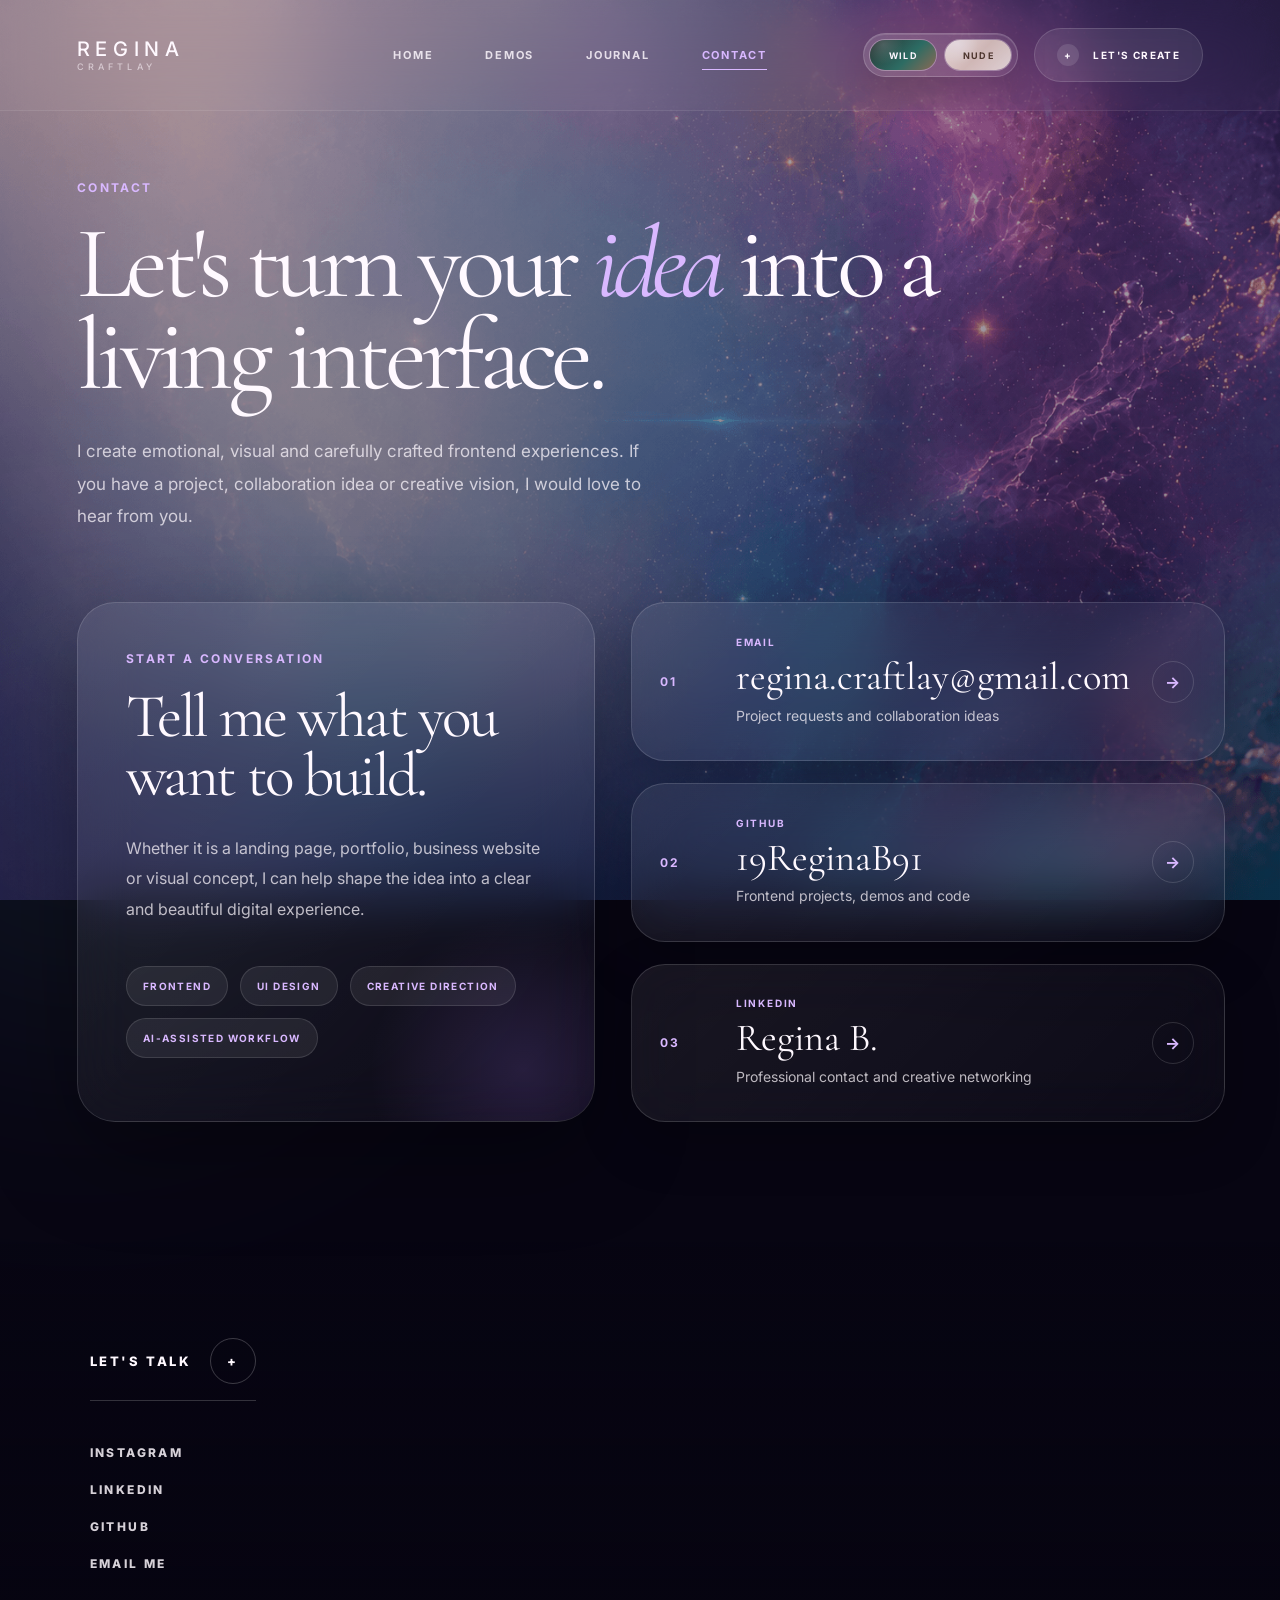
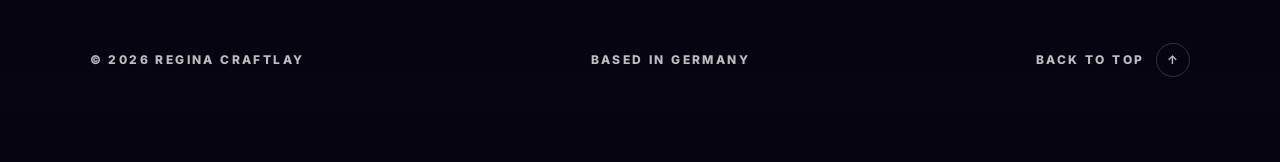
==== commit d07a17f2: "Refine mobile menu, theme switching, and upcoming world previews" ====
--- a/contact.html
+++ b/contact.html
@@ -44,7 +44,7 @@
 
         <div class="header-actions">
           <div
-            class="vibe-switcher"
+            class="vibe-switcher desktop-vibe-switcher"
             aria-label="Choose another visual world"
             data-vibe-switcher
           ></div>
@@ -71,6 +71,15 @@
           <a href="demos.html">Demos</a>
           <a href="journal.html">Journal</a>
           <a href="contact.html" class="active">Contact</a>
+
+          <div class="mobile-vibe-block">
+            <p>Choose theme</p>
+            <div
+              class="vibe-switcher mobile-vibe-switcher"
+              aria-label="Choose another visual world"
+              data-vibe-switcher
+            ></div>
+          </div>
         </nav>
       </header>
 
--- a/styles/style-violet.css
+++ b/styles/style-violet.css
@@ -49,14 +49,16 @@
 
 .burger-menu {
   color: var(--ink);
-  background:
-    radial-gradient(circle at top right, rgba(210, 170, 255, 0.24), transparent 12rem),
-    radial-gradient(circle at bottom left, rgba(120, 220, 255, 0.16), transparent 12rem),
-    rgba(255, 245, 255, 0.94);
-  border: 1px solid rgba(255, 255, 255, 0.48);
-  box-shadow:
-    0 24px 70px rgba(65, 35, 105, 0.22),
-    inset 0 1px 0 rgba(255, 255, 255, 0.34);
+  border: 1px solid rgba(255, 255, 255, 0.72);
+  border-radius: 32px;
+  background:
+    radial-gradient(circle at 84% 8%, rgba(255, 255, 255, 0.72), transparent 9rem),
+    radial-gradient(circle at 8% 18%, rgba(210, 170, 255, 0.34), transparent 12rem),
+    radial-gradient(circle at 92% 88%, rgba(120, 220, 255, 0.26), transparent 13rem),
+    linear-gradient(135deg, rgba(255, 252, 255, 0.9), rgba(246, 236, 255, 0.68));
+  box-shadow:
+    0 34px 90px rgba(65, 35, 105, 0.24),
+    inset 0 1px 0 rgba(255, 255, 255, 0.58);
 }
 
 .hero-space {
@@ -166,6 +168,81 @@
   opacity: 1;
 }
 
+/* MOBILE MENU THEME SWITCHER */
+
+.mobile-vibe-block {
+  display: none;
+}
+
+.desktop-vibe-switcher {
+  display: flex;
+}
+
+.mobile-vibe-switcher {
+  width: 100%;
+  justify-content: center;
+  padding: 7px;
+  border-radius: 999px;
+  background:
+    radial-gradient(circle at 18% 18%, rgba(255, 255, 255, 0.72), transparent 34%),
+    linear-gradient(
+      135deg,
+      rgba(255, 255, 255, 0.46),
+      rgba(214, 196, 255, 0.22),
+      rgba(178, 225, 255, 0.2)
+    );
+  border: 1px solid rgba(255, 255, 255, 0.58);
+  box-shadow:
+    inset 0 1px 0 rgba(255, 255, 255, 0.42),
+    0 18px 44px rgba(80, 55, 125, 0.14),
+    0 0 34px rgba(173, 224, 255, 0.16);
+}
+
+.mobile-vibe-block p {
+  margin: 0 0 12px;
+  color: rgba(37, 25, 63, 0.62);
+  font-size: 10px;
+  font-weight: 800;
+  letter-spacing: 0.22em;
+  text-transform: uppercase;
+}
+
+.mobile-vibe-block .vibe-btn {
+  flex: 1;
+  min-width: 0;
+  height: 36px;
+  border-color: rgba(255, 255, 255, 0.46);
+}
+
+@media (max-width: 1180px) {
+  .desktop-vibe-switcher {
+    display: none;
+  }
+
+  .mobile-vibe-block {
+    display: grid;
+    gap: 0;
+    margin-top: 22px;
+    padding: 20px;
+    border-radius: 24px;
+    background:
+      radial-gradient(circle at 14% 18%, rgba(255, 255, 255, 0.7), transparent 36%),
+      radial-gradient(circle at 88% 18%, rgba(173, 224, 255, 0.24), transparent 42%),
+      radial-gradient(circle at 50% 100%, rgba(229, 169, 255, 0.18), transparent 45%),
+      linear-gradient(
+        135deg,
+        rgba(255, 255, 255, 0.52),
+        rgba(255, 255, 255, 0.2)
+      );
+    border: 1px solid rgba(255, 255, 255, 0.56);
+    box-shadow:
+      inset 0 1px 0 rgba(255, 255, 255, 0.38),
+      0 20px 54px rgba(80, 55, 125, 0.12);
+    backdrop-filter: blur(20px);
+    -webkit-backdrop-filter: blur(20px);
+  }
+}
+
 @media (max-width: 760px) {
   .page {
     background:
--- a/styles/contact.css
+++ b/styles/contact.css
@@ -26,7 +26,8 @@
   font-family: "Inter", sans-serif;
 }
 
-body.menu-open {
+body.menu-open,
+body.world-rebuild-active {
   overflow: hidden;
 }
 
@@ -305,6 +306,10 @@
     linear-gradient(135deg, #fff7ef, #e4cfc2, #f9f2eb);
 }
 
+.mobile-vibe-block {
+  display: none;
+}
+
 /* MENU */
 
 .menu-toggle {
@@ -355,21 +360,40 @@
   z-index: 1004;
   top: calc(100% + 14px);
   right: 6vw;
-  width: min(420px, calc(100vw - 44px));
-  padding: 28px;
-  border: 1px solid rgba(255, 255, 255, 0.18);
-  border-radius: 28px;
-  background:
-    radial-gradient(circle at 80% 10%, rgba(166, 230, 255, 0.12), transparent 12rem),
-    radial-gradient(circle at 8% 90%, rgba(255, 189, 241, 0.14), transparent 12rem),
-    rgba(14, 10, 30, 0.82);
-  backdrop-filter: blur(28px);
-  -webkit-backdrop-filter: blur(28px);
-  box-shadow: 0 30px 80px rgba(0, 0, 0, 0.28);
+  width: min(440px, calc(100vw - 44px));
+  padding: 30px;
+  overflow: hidden;
+  border: 1px solid rgba(255, 255, 255, 0.22);
+  border-radius: 32px;
+  background:
+    radial-gradient(circle at 16% 12%, rgba(255, 255, 255, 0.22), transparent 9rem),
+    radial-gradient(circle at 86% 18%, rgba(166, 230, 255, 0.18), transparent 12rem),
+    radial-gradient(circle at 18% 88%, rgba(255, 189, 241, 0.18), transparent 13rem),
+    linear-gradient(135deg, rgba(28, 18, 48, 0.92), rgba(11, 8, 26, 0.82));
+  backdrop-filter: blur(34px) saturate(1.15);
+  -webkit-backdrop-filter: blur(34px) saturate(1.15);
+  box-shadow:
+    0 34px 90px rgba(0, 0, 0, 0.34),
+    inset 0 1px 0 rgba(255, 255, 255, 0.2),
+    inset 0 -1px 0 rgba(255, 255, 255, 0.06);
   opacity: 0;
   pointer-events: none;
-  transform: translateY(-14px) scale(0.96);
-  transition: 0.35s ease;
+  transform: translateY(-18px) scale(0.94);
+  transform-origin: top right;
+  transition:
+    opacity 0.42s ease,
+    transform 0.42s cubic-bezier(0.2, 0.8, 0.2, 1);
+}
+
+.burger-menu::before {
+  content: "";
+  position: absolute;
+  inset: 0;
+  pointer-events: none;
+  background:
+    linear-gradient(120deg, rgba(255, 255, 255, 0.18), transparent 34%, rgba(255, 255, 255, 0.08) 68%, transparent),
+    radial-gradient(circle at 50% 0%, rgba(217, 184, 255, 0.16), transparent 16rem);
+  opacity: 0.86;
 }
 
 .burger-menu.is-open {
@@ -379,6 +403,8 @@
 }
 
 .burger-menu a {
+  position: relative;
+  z-index: 2;
   display: block;
   padding: 18px 4px;
   border-bottom: 1px solid rgba(255, 255, 255, 0.1);
@@ -389,7 +415,7 @@
   transition: 0.3s ease;
 }
 
-.burger-menu a:last-child {
+.burger-menu a:last-of-type {
   border-bottom: 0;
 }
 
@@ -398,15 +424,49 @@
   color: var(--violet);
   transform: translateX(8px);
 }
-/* 
-.burger-menu a:hover,
-.burger-menu a.active {
-  color: white;
-  transform: translateY(-4px);
-  text-shadow:
-    0 0 20px rgba(220, 180, 255, 0.75),
-    0 0 52px rgba(180, 120, 255, 0.3);
-} */
+
+.mobile-vibe-block {
+  position: relative;
+  z-index: 2;
+  margin-top: 22px;
+  padding: 20px;
+  border-radius: 24px;
+  background:
+    radial-gradient(circle at 18% 12%, rgba(255, 255, 255, 0.36), transparent 44%),
+    radial-gradient(circle at 86% 18%, rgba(166, 230, 255, 0.18), transparent 48%),
+    linear-gradient(135deg, rgba(255, 255, 255, 0.16), rgba(255, 255, 255, 0.055));
+  border: 1px solid rgba(255, 255, 255, 0.2);
+  box-shadow:
+    inset 0 1px 0 rgba(255, 255, 255, 0.18),
+    0 18px 44px rgba(0, 0, 0, 0.16);
+}
+
+.mobile-vibe-block p {
+  margin: 0 0 12px;
+  color: rgba(255, 249, 255, 0.66);
+  font-size: 10px;
+  font-weight: 800;
+  letter-spacing: 0.22em;
+  text-transform: uppercase;
+}
+
+.mobile-vibe-switcher {
+  width: 100%;
+  justify-content: center;
+  background:
+    linear-gradient(
+      135deg,
+      rgba(255, 255, 255, 0.16),
+      rgba(217, 184, 255, 0.08),
+      rgba(166, 230, 255, 0.08)
+    );
+}
+
+.mobile-vibe-switcher .vibe-btn {
+  flex: 1;
+  min-width: 0;
+  height: 36px;
+}
 
 /* PAGE */
 
@@ -732,82 +792,254 @@
   border-radius: 50%;
 }
 
-/* THEME TRANSITION */
-
-.theme-overlay {
-  position: fixed;
-  top: 50%;
-  left: 50%;
-  z-index: 9999;
-  width: 5px;
-  height: 5px;
-  border-radius: 50%;
-  pointer-events: none;
-  transform: translate(-50%, -50%) scale(0);
-}
-
-.theme-overlay.is-animating {
-  animation: burstAnim 1.45s forwards ease-in-out;
-}
-
-.theme-particles {
+/* WORLD REBUILD TRANSITION */
+
+.world-rebuild {
   position: fixed;
   inset: 0;
-  z-index: 9998;
+  z-index: 9999;
+  display: grid;
+  place-items: center;
+  overflow: hidden;
   pointer-events: none;
+  opacity: 0;
+  color: #fff9ff;
+  background:
+    radial-gradient(circle at 50% 50%, rgba(185, 162, 255, 0.5), transparent 20rem),
+    rgba(7, 4, 18, 0.92);
+  transition: opacity 0.45s ease;
+}
+
+.world-rebuild.is-active {
+  opacity: 1;
+}
+
+.world-rebuild::before,
+.world-rebuild::after {
+  content: "";
+  position: absolute;
+  inset: -12%;
+  background-image:
+    linear-gradient(rgba(255, 255, 255, 0.09) 1px, transparent 1px),
+    linear-gradient(90deg, rgba(255, 255, 255, 0.09) 1px, transparent 1px);
+  background-size: 54px 54px;
+  transform: perspective(900px) rotateX(62deg) scale(1.4);
+  opacity: 0;
+  animation: rebuildGrid 3.4s ease forwards;
+}
+
+.world-rebuild::after {
+  background-size: 28px 28px;
+  filter: blur(1px);
+  animation-delay: 0.2s;
+}
+
+.world-rebuild__panel {
+  position: relative;
+  z-index: 4;
+  width: min(560px, calc(100% - 44px));
+  padding: 42px;
+  border: 1px solid rgba(255, 255, 255, 0.24);
+  border-radius: 30px;
+  background:
+    radial-gradient(circle at 85% 12%, rgba(255, 255, 255, 0.16), transparent 12rem),
+    linear-gradient(135deg, rgba(255, 255, 255, 0.14), rgba(255, 255, 255, 0.05));
+  backdrop-filter: blur(24px);
+  -webkit-backdrop-filter: blur(24px);
+  box-shadow:
+    0 30px 90px rgba(0, 0, 0, 0.38),
+    inset 0 1px 0 rgba(255, 255, 255, 0.18);
+  transform: translateY(34px) scale(0.94);
+  opacity: 0;
+  animation: rebuildPanel 3.4s ease forwards;
+}
+
+.world-rebuild__kicker {
+  margin: 0 0 14px;
+  color: rgba(255, 255, 255, 0.72);
+  font-size: 10px;
+  font-weight: 800;
+  letter-spacing: 0.28em;
+  text-transform: uppercase;
+}
+
+.world-rebuild__title {
+  margin: 0;
+  font-family: "Cormorant Garamond", serif;
+  font-size: clamp(48px, 7vw, 82px);
+  font-weight: 400;
+  line-height: 0.92;
+}
+
+.world-rebuild__title em {
+  color: #b9a2ff;
+  font-style: italic;
+}
+
+.world-rebuild__line {
+  position: relative;
+  height: 1px;
+  margin: 28px 0 20px;
   overflow: hidden;
-}
-
-.theme-particles span {
+  background: rgba(255, 255, 255, 0.16);
+}
+
+.world-rebuild__line span {
+  display: block;
+  width: 100%;
+  height: 100%;
+  background: linear-gradient(90deg, transparent, #b9a2ff, #8fd8ff, transparent);
+  transform: translateX(-100%);
+  animation: rebuildLine 2.5s ease 0.35s forwards;
+}
+
+.world-rebuild__text {
+  margin: 0;
+  color: rgba(255, 255, 255, 0.76);
+  font-size: 13px;
+  font-weight: 700;
+  letter-spacing: 0.16em;
+  text-transform: uppercase;
+}
+
+.world-rebuild__pieces {
   position: absolute;
-  border-radius: 50%;
+  inset: 0;
+  z-index: 2;
+}
+
+.world-rebuild__pieces span {
+  position: absolute;
+  width: 12px;
+  height: 12px;
+  border-radius: 2px;
+  background: rgba(185, 162, 255, 0.72);
+  box-shadow: 0 0 22px rgba(185, 162, 255, 0.5);
   opacity: 0;
-  animation: themeParticle 1.2s ease-out forwards;
-}
-
-.page.is-changing-theme {
-  animation: pageVibeShift 1.4s ease-in-out;
-}
-
-@keyframes burstAnim {
-  0% {
-    transform: translate(-50%, -50%) scale(0);
-    opacity: 1;
-  }
-
-  100% {
-    transform: translate(-50%, -50%) scale(1000);
-    opacity: 0;
-  }
-}
-
-@keyframes themeParticle {
+  animation: rebuildPiece 3.2s ease forwards;
+}
+
+.world-rebuild__pieces span:nth-child(1) { left: 10%; top: 18%; animation-delay: 0.1s; }
+.world-rebuild__pieces span:nth-child(2) { left: 22%; top: 72%; animation-delay: 0.24s; }
+.world-rebuild__pieces span:nth-child(3) { left: 36%; top: 28%; animation-delay: 0.38s; }
+.world-rebuild__pieces span:nth-child(4) { left: 52%; top: 78%; animation-delay: 0.52s; }
+.world-rebuild__pieces span:nth-child(5) { left: 68%; top: 18%; animation-delay: 0.66s; }
+.world-rebuild__pieces span:nth-child(6) { left: 84%; top: 64%; animation-delay: 0.8s; }
+.world-rebuild__pieces span:nth-child(7) { left: 14%; top: 48%; animation-delay: 0.94s; }
+.world-rebuild__pieces span:nth-child(8) { left: 74%; top: 42%; animation-delay: 1.08s; }
+
+.world-rebuild.to-bold {
+  background:
+    radial-gradient(circle at 70% 40%, rgba(0, 255, 185, 0.16), transparent 22rem),
+    radial-gradient(circle at 30% 60%, rgba(185, 118, 48, 0.16), transparent 24rem),
+    rgba(2, 8, 6, 0.96);
+}
+
+.world-rebuild.to-bold .world-rebuild__title em {
+  color: #20ffc0;
+}
+
+.world-rebuild.to-bold .world-rebuild__line span,
+.world-rebuild.to-bold .world-rebuild__pieces span {
+  background: linear-gradient(90deg, #13b782, #d4a04f);
+  box-shadow: 0 0 24px rgba(24, 255, 185, 0.46);
+}
+
+.world-rebuild.to-nude {
+  color: #2f241f;
+  background:
+    radial-gradient(circle at 30% 22%, rgba(255, 255, 255, 0.72), transparent 18rem),
+    radial-gradient(circle at 70% 75%, rgba(199, 142, 130, 0.28), transparent 24rem),
+    rgba(246, 229, 218, 0.94);
+}
+
+.world-rebuild.to-nude .world-rebuild__panel {
+  background:
+    radial-gradient(circle at 85% 12%, rgba(255, 255, 255, 0.5), transparent 12rem),
+    linear-gradient(135deg, rgba(255, 255, 255, 0.64), rgba(255, 255, 255, 0.24));
+  border-color: rgba(255, 255, 255, 0.78);
+}
+
+.world-rebuild.to-nude .world-rebuild__kicker,
+.world-rebuild.to-nude .world-rebuild__text {
+  color: rgba(47, 36, 31, 0.66);
+}
+
+.world-rebuild.to-nude .world-rebuild__title em {
+  color: #c78e82;
+}
+
+.world-rebuild.to-nude .world-rebuild__line span,
+.world-rebuild.to-nude .world-rebuild__pieces span {
+  background: linear-gradient(90deg, #f2d8c9, #c78e82);
+  box-shadow: 0 0 24px rgba(199, 142, 130, 0.42);
+}
+
+@keyframes rebuildGrid {
   0% {
     opacity: 0;
-    transform: translate3d(0, 0, 0) scale(0.2);
-  }
-
-  25% {
+    transform: perspective(900px) rotateX(68deg) translateY(120px) scale(1.65);
+  }
+
+  35% {
     opacity: 0.9;
   }
 
   100% {
     opacity: 0;
-    transform: translate3d(var(--move-x), var(--move-y), 0) scale(0);
-  }
-}
-
-@keyframes pageVibeShift {
+    transform: perspective(900px) rotateX(54deg) translateY(-160px) scale(1.05);
+  }
+}
+
+@keyframes rebuildPanel {
   0% {
-    filter: saturate(1) brightness(1);
-  }
-
-  45% {
-    filter: saturate(1.28) brightness(1.06);
+    opacity: 0;
+    transform: translateY(34px) scale(0.94);
+    filter: blur(12px);
+  }
+
+  24%,
+  78% {
+    opacity: 1;
+    transform: translateY(0) scale(1);
+    filter: blur(0);
   }
 
   100% {
-    filter: saturate(1) brightness(1);
+    opacity: 0;
+    transform: translateY(-26px) scale(1.03);
+    filter: blur(10px);
+  }
+}
+
+@keyframes rebuildLine {
+  0% {
+    transform: translateX(-100%);
+  }
+
+  62%,
+  100% {
+    transform: translateX(100%);
+  }
+}
+
+@keyframes rebuildPiece {
+  0% {
+    opacity: 0;
+    transform: translate3d(0, 80px, 0) rotate(0deg) scale(0.2);
+  }
+
+  24% {
+    opacity: 1;
+  }
+
+  72% {
+    opacity: 0.95;
+  }
+
+  100% {
+    opacity: 0;
+    transform: translate3d(0, -160px, 0) rotate(260deg) scale(1.4);
   }
 }
 
@@ -835,11 +1067,16 @@
   }
 
   .main-nav,
-  .header-button {
+  .header-button,
+  .desktop-vibe-switcher {
     display: none;
   }
 
   .menu-toggle {
+    display: block;
+  }
+
+  .mobile-vibe-block {
     display: block;
   }
 
@@ -870,17 +1107,19 @@
     font-size: 16px;
   }
 
-  .vibe-switcher {
-    display: none;
-  }
-
   .menu-toggle {
     width: 58px;
     height: 58px;
   }
 
+  .burger-menu {
+    right: 22px;
+    width: min(380px, calc(100vw - 44px));
+    padding: 26px;
+  }
+
   .burger-menu a {
-    font-size: 56px;
+    font-size: 50px;
   }
 
   .contact-page {
